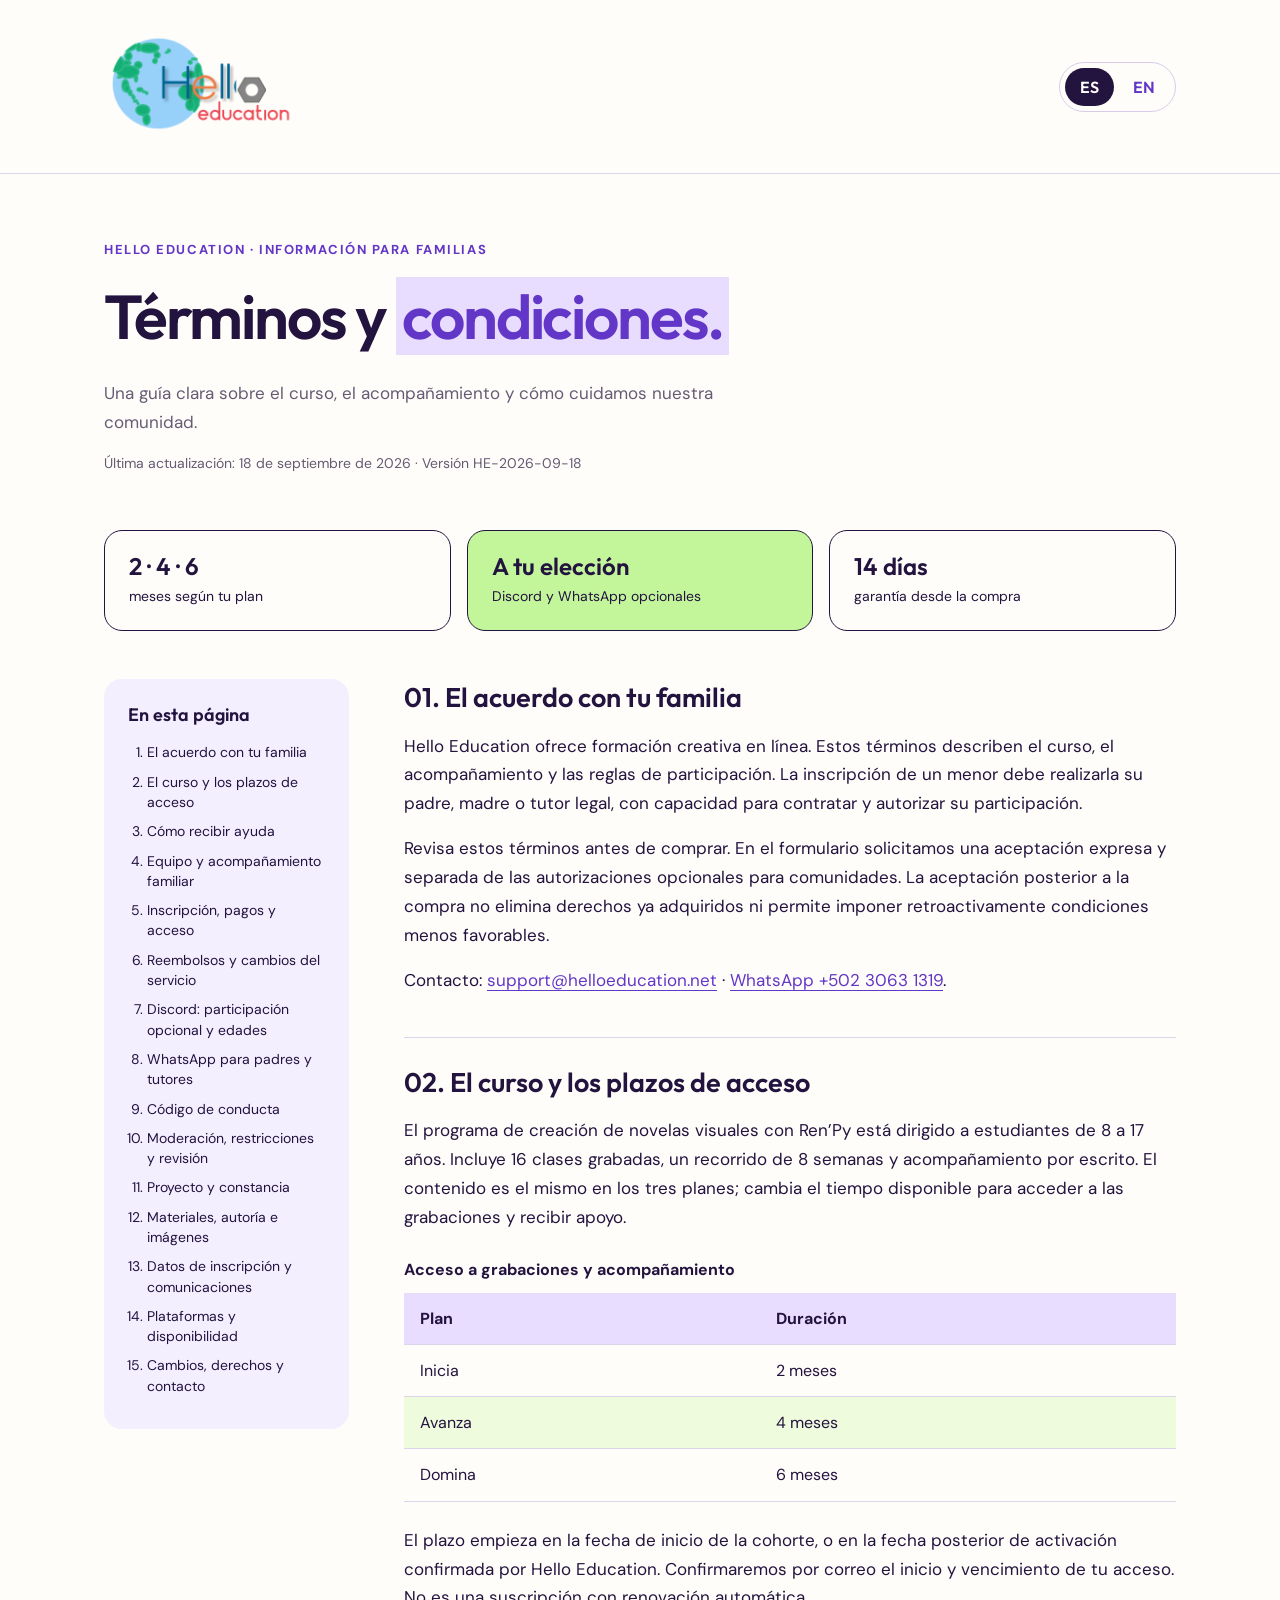
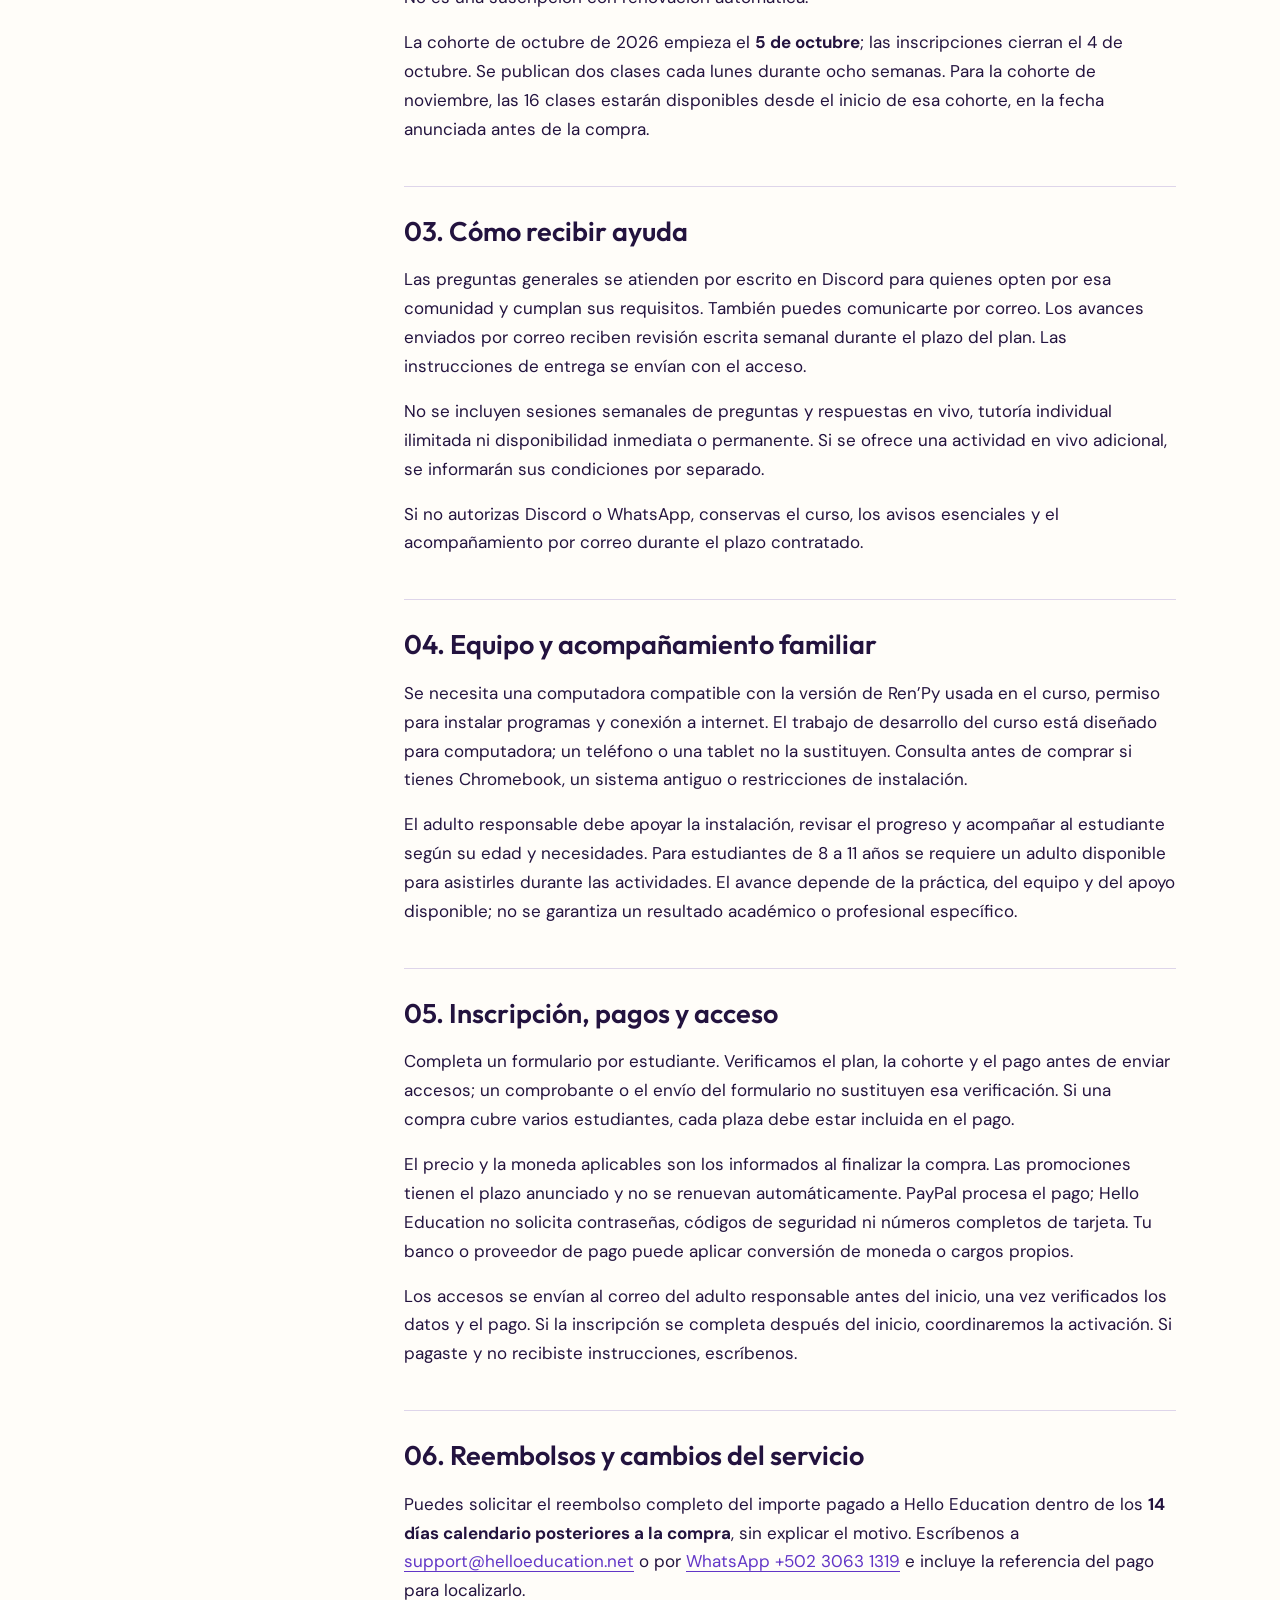
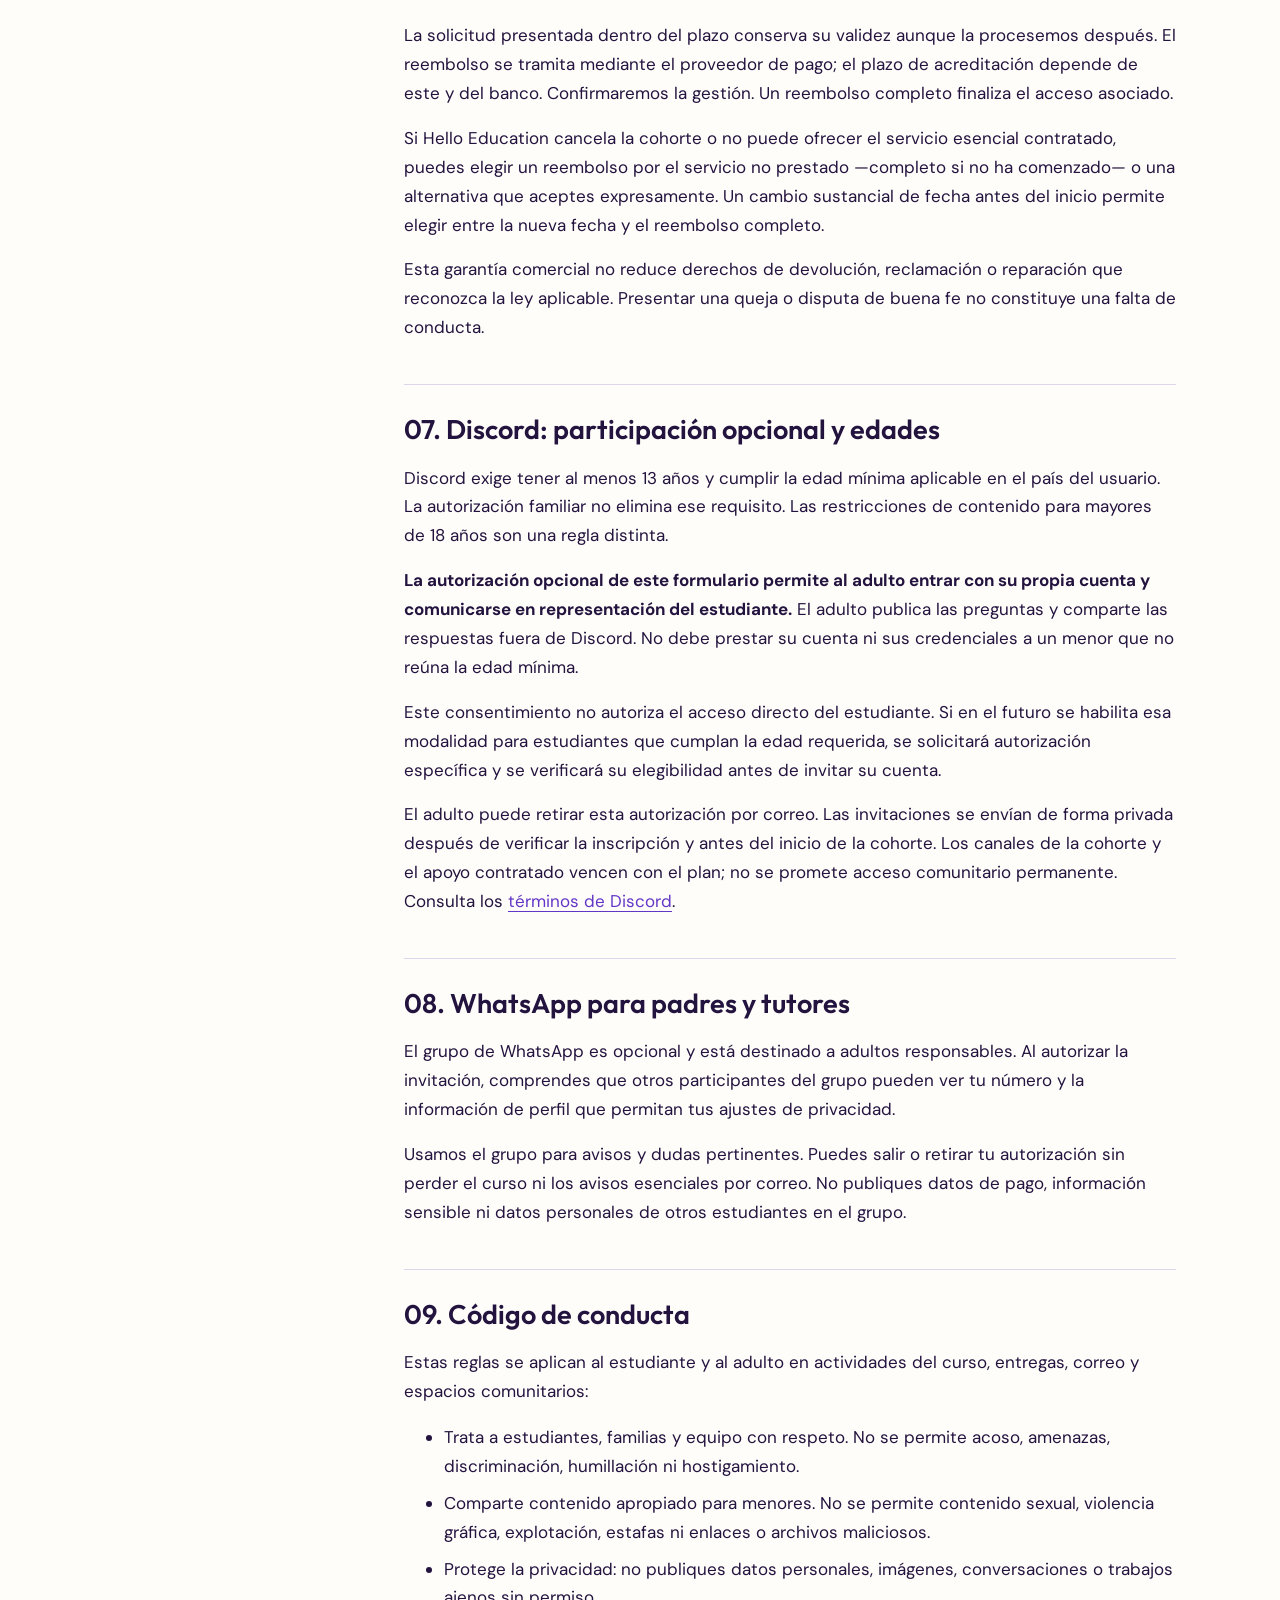
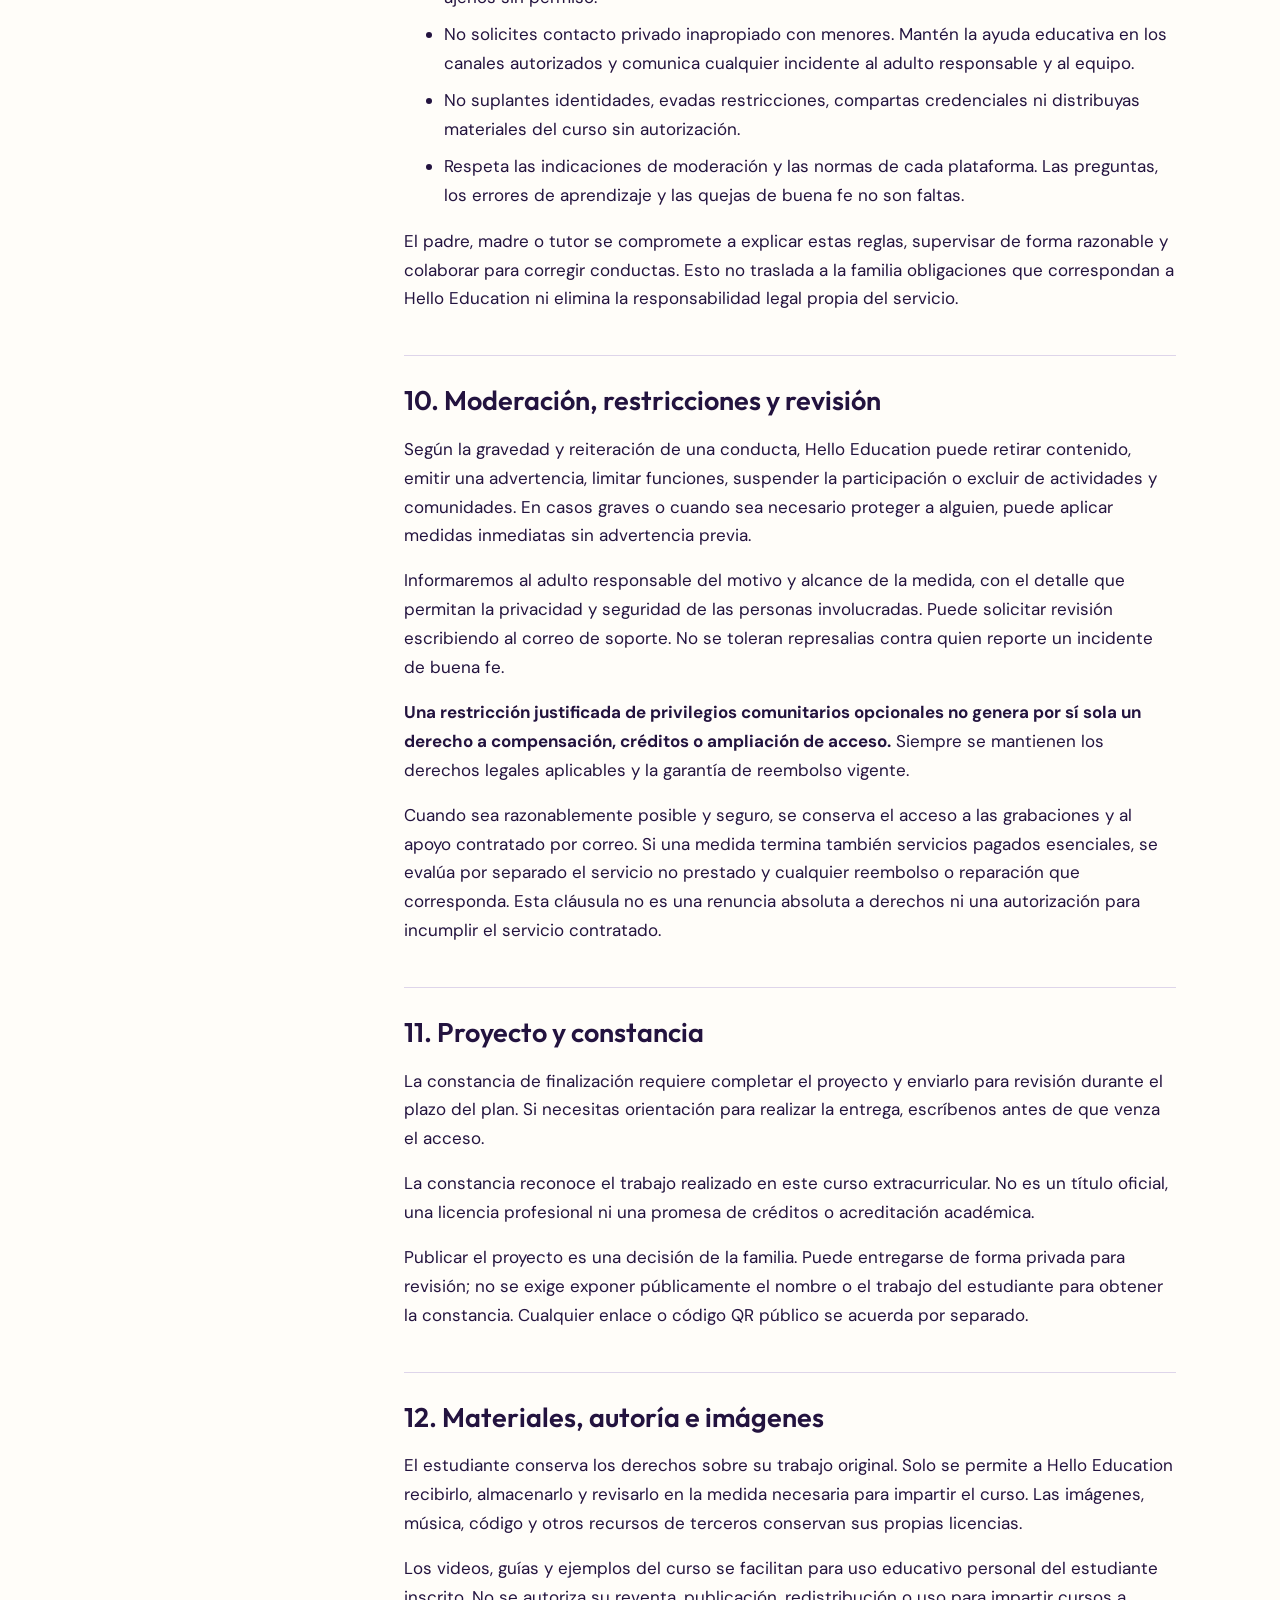
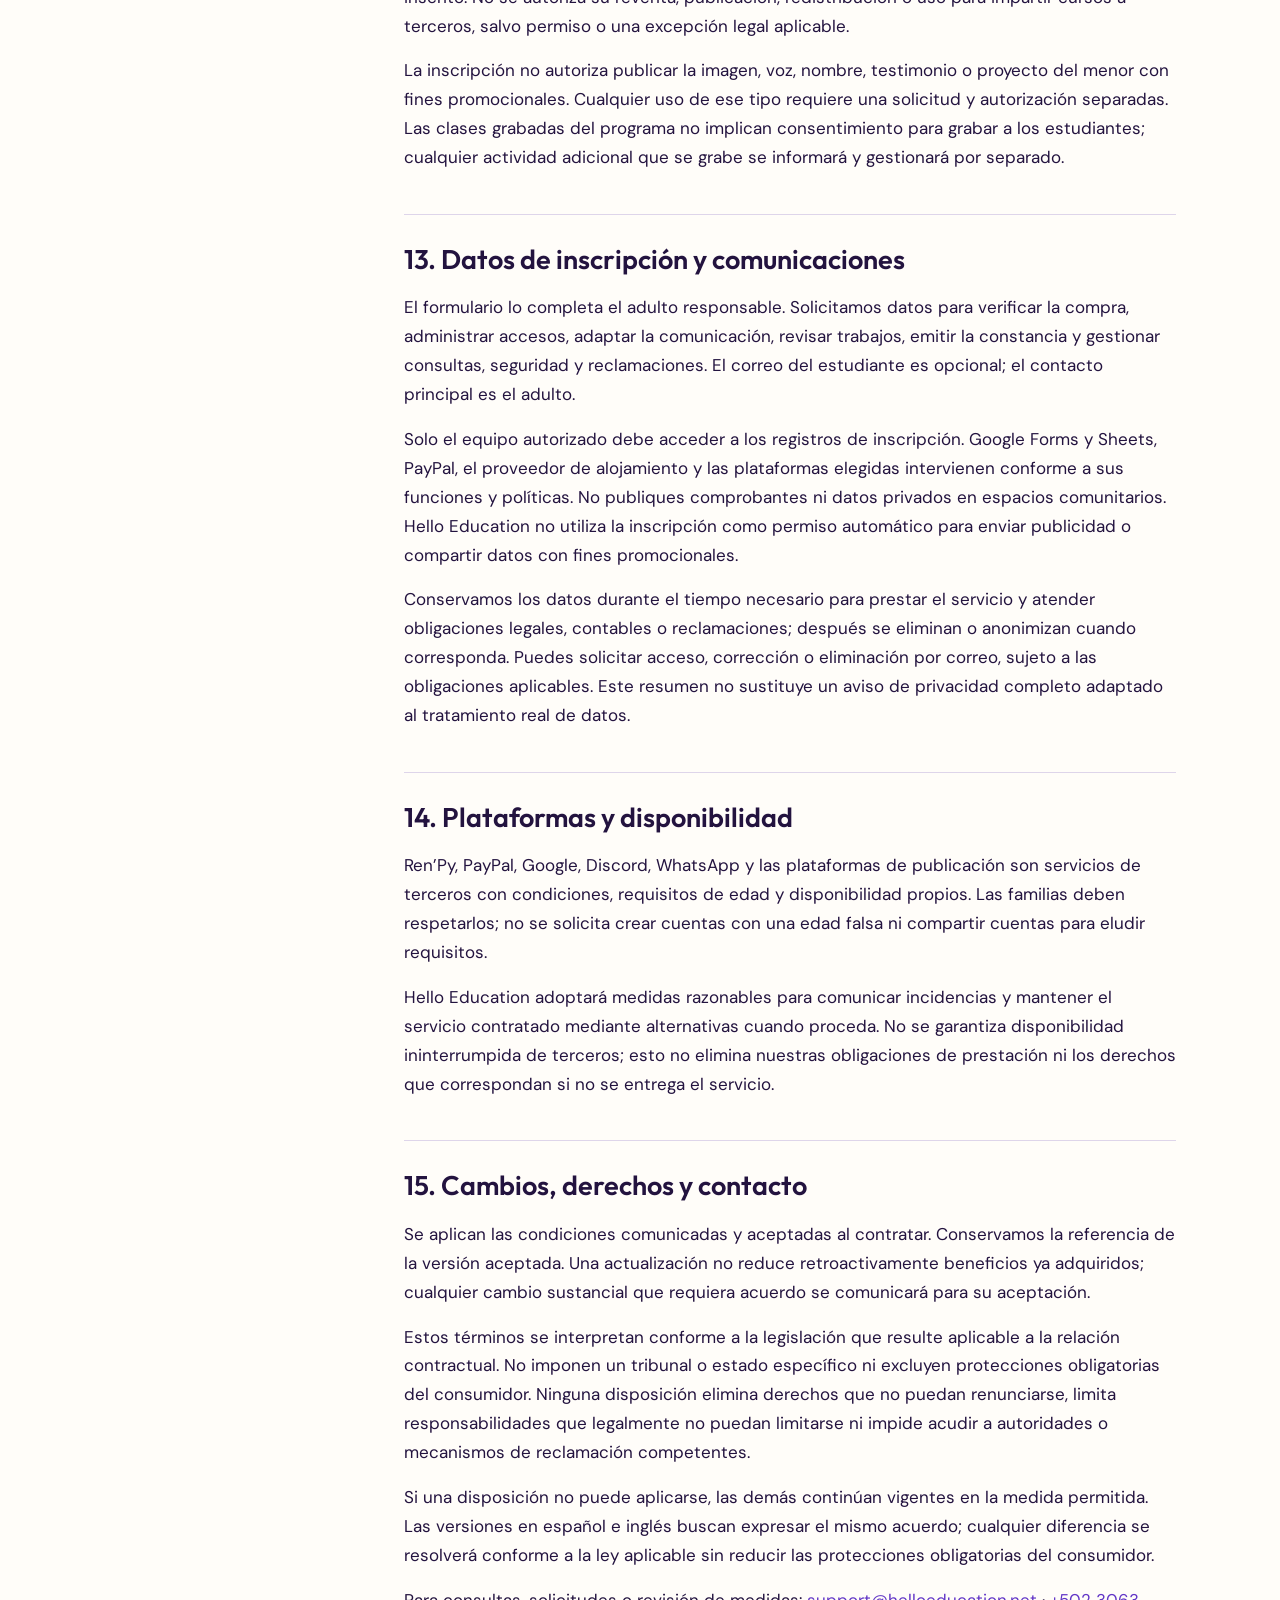
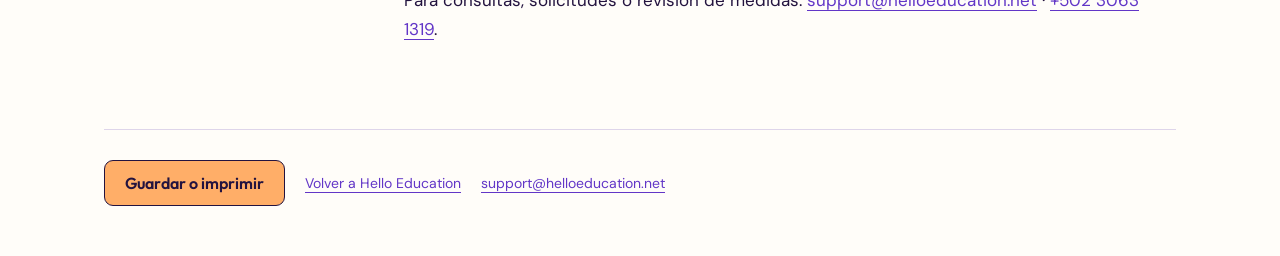
==== terminos.html @ c11031e5 "Add files via upload" ====
<!doctype html><html lang="es"><head><meta charset="utf-8"><meta name="viewport" content="width=device-width,initial-scale=1"><title>Términos y condiciones | Hello Education</title><meta name="description" content="Términos del curso y reglas de comunidad de Hello Education. Course terms and community rules."><meta name="theme-color" content="#6236c7"><link rel="icon" href="terms-assets/world.png"><link rel="stylesheet" href="terms-assets/terms.css"><script src="terms-assets/terms.js" defer></script></head><body><a class="skip" href="#content">Saltar al contenido / Skip to content</a><header><div class="bar"><a href="https://helloeducation.net" aria-label="Hello Education"><img class="logo" src="terms-assets/hello-logo.png" alt="Hello Education"></a><nav class="switch" aria-label="Idioma / Language"><a data-lang="es" href="?lang=es" aria-current="true">ES</a><a data-lang="en" href="?lang=en" aria-current="false">EN</a></nav></div></header><main class="wrap" id="content"><noscript><p>Sin JavaScript, ambas versiones aparecen a continuación. Without JavaScript, both versions appear below.</p></noscript><div data-document="es" lang="es"><div class="hero"><span class="eyebrow">Hello Education · Información para familias</span><h1>Términos y <mark>condiciones.</mark></h1><p class="intro">Una guía clara sobre el curso, el acompañamiento y cómo cuidamos nuestra comunidad.</p><p class="version">Última actualización: 18 de septiembre de 2026 · Versión HE-2026-09-18</p></div><div class="summary"><div><strong>2 · 4 · 6</strong><span>meses según tu plan</span></div><div><strong>A tu elección</strong><span>Discord y WhatsApp opcionales</span></div><div><strong>14 días</strong><span>garantía desde la compra</span></div></div><div class="layout"><nav class="toc" aria-label="Contenido"><h2>En esta página</h2><ol><li><a href="#es-1">El acuerdo con tu familia</a></li><li><a href="#es-2">El curso y los plazos de acceso</a></li><li><a href="#es-3">Cómo recibir ayuda</a></li><li><a href="#es-4">Equipo y acompañamiento familiar</a></li><li><a href="#es-5">Inscripción, pagos y acceso</a></li><li><a href="#es-6">Reembolsos y cambios del servicio</a></li><li><a href="#es-7">Discord: participación opcional y edades</a></li><li><a href="#es-8">WhatsApp para padres y tutores</a></li><li><a href="#es-9">Código de conducta</a></li><li><a href="#es-10">Moderación, restricciones y revisión</a></li><li><a href="#es-11">Proyecto y constancia</a></li><li><a href="#es-12">Materiales, autoría e imágenes</a></li><li><a href="#es-13">Datos de inscripción y comunicaciones</a></li><li><a href="#es-14">Plataformas y disponibilidad</a></li><li><a href="#es-15">Cambios, derechos y contacto</a></li></ol></nav><article><section id="es-1"><h2>01. El acuerdo con tu familia</h2><p>Hello Education ofrece formación creativa en línea. Estos términos describen el curso, el acompañamiento y las reglas de participación. La inscripción de un menor debe realizarla su padre, madre o tutor legal, con capacidad para contratar y autorizar su participación.</p><p>Revisa estos términos antes de comprar. En el formulario solicitamos una aceptación expresa y separada de las autorizaciones opcionales para comunidades. La aceptación posterior a la compra no elimina derechos ya adquiridos ni permite imponer retroactivamente condiciones menos favorables.</p><p>Contacto: <a href="mailto:support@helloeducation.net">support@helloeducation.net</a> · <a href="https://wa.me/50230631319">WhatsApp +502 3063 1319</a>.</p></section><section id="es-2"><h2>02. El curso y los plazos de acceso</h2><p>El programa de creación de novelas visuales con Ren’Py está dirigido a estudiantes de 8 a 17 años. Incluye 16 clases grabadas, un recorrido de 8 semanas y acompañamiento por escrito. El contenido es el mismo en los tres planes; cambia el tiempo disponible para acceder a las grabaciones y recibir apoyo.</p><table><caption>Acceso a grabaciones y acompañamiento</caption><thead><tr><th>Plan</th><th>Duración</th></tr></thead><tbody><tr><td>Inicia</td><td>2 meses</td></tr><tr><td>Avanza</td><td>4 meses</td></tr><tr><td>Domina</td><td>6 meses</td></tr></tbody></table><p>El plazo empieza en la fecha de inicio de la cohorte, o en la fecha posterior de activación confirmada por Hello Education. Confirmaremos por correo el inicio y vencimiento de tu acceso. No es una suscripción con renovación automática.</p><p>La cohorte de octubre de 2026 empieza el <strong>5 de octubre</strong>; las inscripciones cierran el 4 de octubre. Se publican dos clases cada lunes durante ocho semanas. Para la cohorte de noviembre, las 16 clases estarán disponibles desde el inicio de esa cohorte, en la fecha anunciada antes de la compra.</p></section><section id="es-3"><h2>03. Cómo recibir ayuda</h2><p>Las preguntas generales se atienden por escrito en Discord para quienes opten por esa comunidad y cumplan sus requisitos. También puedes comunicarte por correo. Los avances enviados por correo reciben revisión escrita semanal durante el plazo del plan. Las instrucciones de entrega se envían con el acceso.</p><p>No se incluyen sesiones semanales de preguntas y respuestas en vivo, tutoría individual ilimitada ni disponibilidad inmediata o permanente. Si se ofrece una actividad en vivo adicional, se informarán sus condiciones por separado.</p><p>Si no autorizas Discord o WhatsApp, conservas el curso, los avisos esenciales y el acompañamiento por correo durante el plazo contratado.</p></section><section id="es-4"><h2>04. Equipo y acompañamiento familiar</h2><p>Se necesita una computadora compatible con la versión de Ren’Py usada en el curso, permiso para instalar programas y conexión a internet. El trabajo de desarrollo del curso está diseñado para computadora; un teléfono o una tablet no la sustituyen. Consulta antes de comprar si tienes Chromebook, un sistema antiguo o restricciones de instalación.</p><p>El adulto responsable debe apoyar la instalación, revisar el progreso y acompañar al estudiante según su edad y necesidades. Para estudiantes de 8 a 11 años se requiere un adulto disponible para asistirles durante las actividades. El avance depende de la práctica, del equipo y del apoyo disponible; no se garantiza un resultado académico o profesional específico.</p></section><section id="es-5"><h2>05. Inscripción, pagos y acceso</h2><p>Completa un formulario por estudiante. Verificamos el plan, la cohorte y el pago antes de enviar accesos; un comprobante o el envío del formulario no sustituyen esa verificación. Si una compra cubre varios estudiantes, cada plaza debe estar incluida en el pago.</p><p>El precio y la moneda aplicables son los informados al finalizar la compra. Las promociones tienen el plazo anunciado y no se renuevan automáticamente. PayPal procesa el pago; Hello Education no solicita contraseñas, códigos de seguridad ni números completos de tarjeta. Tu banco o proveedor de pago puede aplicar conversión de moneda o cargos propios.</p><p>Los accesos se envían al correo del adulto responsable antes del inicio, una vez verificados los datos y el pago. Si la inscripción se completa después del inicio, coordinaremos la activación. Si pagaste y no recibiste instrucciones, escríbenos.</p></section><section id="es-6"><h2>06. Reembolsos y cambios del servicio</h2><p>Puedes solicitar el reembolso completo del importe pagado a Hello Education dentro de los <strong>14 días calendario posteriores a la compra</strong>, sin explicar el motivo. Escríbenos a <a href="mailto:support@helloeducation.net">support@helloeducation.net</a> o por <a href="https://wa.me/50230631319">WhatsApp +502 3063 1319</a> e incluye la referencia del pago para localizarlo.</p><p>La solicitud presentada dentro del plazo conserva su validez aunque la procesemos después. El reembolso se tramita mediante el proveedor de pago; el plazo de acreditación depende de este y del banco. Confirmaremos la gestión. Un reembolso completo finaliza el acceso asociado.</p><p>Si Hello Education cancela la cohorte o no puede ofrecer el servicio esencial contratado, puedes elegir un reembolso por el servicio no prestado —completo si no ha comenzado— o una alternativa que aceptes expresamente. Un cambio sustancial de fecha antes del inicio permite elegir entre la nueva fecha y el reembolso completo.</p><p>Esta garantía comercial no reduce derechos de devolución, reclamación o reparación que reconozca la ley aplicable. Presentar una queja o disputa de buena fe no constituye una falta de conducta.</p></section><section id="es-7"><h2>07. Discord: participación opcional y edades</h2><p>Discord exige tener al menos 13 años y cumplir la edad mínima aplicable en el país del usuario. La autorización familiar no elimina ese requisito. Las restricciones de contenido para mayores de 18 años son una regla distinta.</p><p><strong>La autorización opcional de este formulario permite al adulto entrar con su propia cuenta y comunicarse en representación del estudiante.</strong> El adulto publica las preguntas y comparte las respuestas fuera de Discord. No debe prestar su cuenta ni sus credenciales a un menor que no reúna la edad mínima.</p><p>Este consentimiento no autoriza el acceso directo del estudiante. Si en el futuro se habilita esa modalidad para estudiantes que cumplan la edad requerida, se solicitará autorización específica y se verificará su elegibilidad antes de invitar su cuenta.</p><p>El adulto puede retirar esta autorización por correo. Las invitaciones se envían de forma privada después de verificar la inscripción y antes del inicio de la cohorte. Los canales de la cohorte y el apoyo contratado vencen con el plan; no se promete acceso comunitario permanente. Consulta los <a href="https://discord.com/terms" target="_blank" rel="noopener noreferrer">términos de Discord</a>.</p></section><section id="es-8"><h2>08. WhatsApp para padres y tutores</h2><p>El grupo de WhatsApp es opcional y está destinado a adultos responsables. Al autorizar la invitación, comprendes que otros participantes del grupo pueden ver tu número y la información de perfil que permitan tus ajustes de privacidad.</p><p>Usamos el grupo para avisos y dudas pertinentes. Puedes salir o retirar tu autorización sin perder el curso ni los avisos esenciales por correo. No publiques datos de pago, información sensible ni datos personales de otros estudiantes en el grupo.</p></section><section id="es-9"><h2>09. Código de conducta</h2><p>Estas reglas se aplican al estudiante y al adulto en actividades del curso, entregas, correo y espacios comunitarios:</p><ul><li>Trata a estudiantes, familias y equipo con respeto. No se permite acoso, amenazas, discriminación, humillación ni hostigamiento.</li><li>Comparte contenido apropiado para menores. No se permite contenido sexual, violencia gráfica, explotación, estafas ni enlaces o archivos maliciosos.</li><li>Protege la privacidad: no publiques datos personales, imágenes, conversaciones o trabajos ajenos sin permiso.</li><li>No solicites contacto privado inapropiado con menores. Mantén la ayuda educativa en los canales autorizados y comunica cualquier incidente al adulto responsable y al equipo.</li><li>No suplantes identidades, evadas restricciones, compartas credenciales ni distribuyas materiales del curso sin autorización.</li><li>Respeta las indicaciones de moderación y las normas de cada plataforma. Las preguntas, los errores de aprendizaje y las quejas de buena fe no son faltas.</li></ul><p>El padre, madre o tutor se compromete a explicar estas reglas, supervisar de forma razonable y colaborar para corregir conductas. Esto no traslada a la familia obligaciones que correspondan a Hello Education ni elimina la responsabilidad legal propia del servicio.</p></section><section id="es-10"><h2>10. Moderación, restricciones y revisión</h2><p>Según la gravedad y reiteración de una conducta, Hello Education puede retirar contenido, emitir una advertencia, limitar funciones, suspender la participación o excluir de actividades y comunidades. En casos graves o cuando sea necesario proteger a alguien, puede aplicar medidas inmediatas sin advertencia previa.</p><p>Informaremos al adulto responsable del motivo y alcance de la medida, con el detalle que permitan la privacidad y seguridad de las personas involucradas. Puede solicitar revisión escribiendo al correo de soporte. No se toleran represalias contra quien reporte un incidente de buena fe.</p><p><strong>Una restricción justificada de privilegios comunitarios opcionales no genera por sí sola un derecho a compensación, créditos o ampliación de acceso.</strong> Siempre se mantienen los derechos legales aplicables y la garantía de reembolso vigente.</p><p>Cuando sea razonablemente posible y seguro, se conserva el acceso a las grabaciones y al apoyo contratado por correo. Si una medida termina también servicios pagados esenciales, se evalúa por separado el servicio no prestado y cualquier reembolso o reparación que corresponda. Esta cláusula no es una renuncia absoluta a derechos ni una autorización para incumplir el servicio contratado.</p></section><section id="es-11"><h2>11. Proyecto y constancia</h2><p>La constancia de finalización requiere completar el proyecto y enviarlo para revisión durante el plazo del plan. Si necesitas orientación para realizar la entrega, escríbenos antes de que venza el acceso.</p><p>La constancia reconoce el trabajo realizado en este curso extracurricular. No es un título oficial, una licencia profesional ni una promesa de créditos o acreditación académica.</p><p>Publicar el proyecto es una decisión de la familia. Puede entregarse de forma privada para revisión; no se exige exponer públicamente el nombre o el trabajo del estudiante para obtener la constancia. Cualquier enlace o código QR público se acuerda por separado.</p></section><section id="es-12"><h2>12. Materiales, autoría e imágenes</h2><p>El estudiante conserva los derechos sobre su trabajo original. Solo se permite a Hello Education recibirlo, almacenarlo y revisarlo en la medida necesaria para impartir el curso. Las imágenes, música, código y otros recursos de terceros conservan sus propias licencias.</p><p>Los videos, guías y ejemplos del curso se facilitan para uso educativo personal del estudiante inscrito. No se autoriza su reventa, publicación, redistribución o uso para impartir cursos a terceros, salvo permiso o una excepción legal aplicable.</p><p>La inscripción no autoriza publicar la imagen, voz, nombre, testimonio o proyecto del menor con fines promocionales. Cualquier uso de ese tipo requiere una solicitud y autorización separadas. Las clases grabadas del programa no implican consentimiento para grabar a los estudiantes; cualquier actividad adicional que se grabe se informará y gestionará por separado.</p></section><section id="es-13"><h2>13. Datos de inscripción y comunicaciones</h2><p>El formulario lo completa el adulto responsable. Solicitamos datos para verificar la compra, administrar accesos, adaptar la comunicación, revisar trabajos, emitir la constancia y gestionar consultas, seguridad y reclamaciones. El correo del estudiante es opcional; el contacto principal es el adulto.</p><p>Solo el equipo autorizado debe acceder a los registros de inscripción. Google Forms y Sheets, PayPal, el proveedor de alojamiento y las plataformas elegidas intervienen conforme a sus funciones y políticas. No publiques comprobantes ni datos privados en espacios comunitarios. Hello Education no utiliza la inscripción como permiso automático para enviar publicidad o compartir datos con fines promocionales.</p><p>Conservamos los datos durante el tiempo necesario para prestar el servicio y atender obligaciones legales, contables o reclamaciones; después se eliminan o anonimizan cuando corresponda. Puedes solicitar acceso, corrección o eliminación por correo, sujeto a las obligaciones aplicables. Este resumen no sustituye un aviso de privacidad completo adaptado al tratamiento real de datos.</p></section><section id="es-14"><h2>14. Plataformas y disponibilidad</h2><p>Ren’Py, PayPal, Google, Discord, WhatsApp y las plataformas de publicación son servicios de terceros con condiciones, requisitos de edad y disponibilidad propios. Las familias deben respetarlos; no se solicita crear cuentas con una edad falsa ni compartir cuentas para eludir requisitos.</p><p>Hello Education adoptará medidas razonables para comunicar incidencias y mantener el servicio contratado mediante alternativas cuando proceda. No se garantiza disponibilidad ininterrumpida de terceros; esto no elimina nuestras obligaciones de prestación ni los derechos que correspondan si no se entrega el servicio.</p></section><section id="es-15"><h2>15. Cambios, derechos y contacto</h2><p>Se aplican las condiciones comunicadas y aceptadas al contratar. Conservamos la referencia de la versión aceptada. Una actualización no reduce retroactivamente beneficios ya adquiridos; cualquier cambio sustancial que requiera acuerdo se comunicará para su aceptación.</p><p>Estos términos se interpretan conforme a la legislación que resulte aplicable a la relación contractual. No imponen un tribunal o estado específico ni excluyen protecciones obligatorias del consumidor. Ninguna disposición elimina derechos que no puedan renunciarse, limita responsabilidades que legalmente no puedan limitarse ni impide acudir a autoridades o mecanismos de reclamación competentes.</p><p>Si una disposición no puede aplicarse, las demás continúan vigentes en la medida permitida. Las versiones en español e inglés buscan expresar el mismo acuerdo; cualquier diferencia se resolverá conforme a la ley aplicable sin reducir las protecciones obligatorias del consumidor.</p><p>Para consultas, solicitudes o revisión de medidas: <a href="mailto:support@helloeducation.net">support@helloeducation.net</a> · <a href="https://wa.me/50230631319">+502 3063 1319</a>.</p></section></article></div><footer><div class="actions"><button class="print" type="button" data-print>Guardar o imprimir</button><a href="https://helloeducation.net">Volver a Hello Education</a><a href="mailto:support@helloeducation.net">support@helloeducation.net</a></div></footer></div><div data-document="en" lang="en"><div class="hero"><span class="eyebrow">Hello Education · Information for families</span><h1>Terms &amp; <mark>conditions.</mark></h1><p class="intro">Clear information about the course, support and how we care for our community.</p><p class="version">Last updated: September 18, 2026 · Version HE-2026-09-18</p></div><div class="summary"><div><strong>2 · 4 · 6</strong><span>months depending on your plan</span></div><div><strong>Your choice</strong><span>Optional Discord and WhatsApp</span></div><div><strong>14 days</strong><span>refund guarantee from purchase</span></div></div><div class="layout"><nav class="toc" aria-label="Contents"><h2>On this page</h2><ol><li><a href="#en-1">Our agreement with your family</a></li><li><a href="#en-2">The course and access periods</a></li><li><a href="#en-3">How support works</a></li><li><a href="#en-4">Equipment and family support</a></li><li><a href="#en-5">Enrollment, payment and access</a></li><li><a href="#en-6">Refunds and service changes</a></li><li><a href="#en-7">Discord: optional participation and age</a></li><li><a href="#en-8">WhatsApp for parents and guardians</a></li><li><a href="#en-9">Code of conduct</a></li><li><a href="#en-10">Moderation, restrictions and review</a></li><li><a href="#en-11">Project and certificate</a></li><li><a href="#en-12">Materials, ownership and images</a></li><li><a href="#en-13">Enrollment data and communications</a></li><li><a href="#en-14">Platforms and availability</a></li><li><a href="#en-15">Updates, rights and contact</a></li></ol></nav><article><section id="en-1"><h2>01. Our agreement with your family</h2><p>Hello Education provides online creative education. These terms explain the course, support and participation rules. A minor must be enrolled by a parent or legal guardian with authority to enter into the agreement and authorize participation.</p><p>Read these terms before purchasing. The enrollment form asks for explicit acceptance separately from optional community permissions. Acceptance after payment does not remove existing rights or allow less favorable conditions to be imposed retroactively.</p><p>Contact: <a href="mailto:support@helloeducation.net">support@helloeducation.net</a> · <a href="https://wa.me/50230631319">WhatsApp +502 3063 1319</a>.</p></section><section id="en-2"><h2>02. The course and access periods</h2><p>The Ren’Py visual novel program is for students ages 8–17. It includes 16 recorded lessons, an eight-week learning path and written support. All three plans contain the same course; the time available to use recordings and receive support differs.</p><table><caption>Recording access and support</caption><thead><tr><th>Plan</th><th>Duration</th></tr></thead><tbody><tr><td>Inicia</td><td>2 months</td></tr><tr><td>Avanza</td><td>4 months</td></tr><tr><td>Domina</td><td>6 months</td></tr></tbody></table><p>The access period begins on the cohort start date, or a later activation date confirmed by Hello Education. We will confirm your access start and expiry by email. This is not an automatically renewing subscription.</p><p>The October 2026 cohort starts on <strong>October 5</strong>; enrollment closes October 4. Two lessons are released each Monday for eight weeks. For the November cohort, all 16 lessons will be available from that cohort’s start, on the date advertised before purchase.</p></section><section id="en-3"><h2>03. How support works</h2><p>General questions are answered in writing on Discord for those who choose that community and meet its requirements. You may also contact us by email. Progress submitted by email receives weekly written review during your plan’s access period. Submission instructions accompany course access.</p><p>Weekly live Q&amp;A sessions, unlimited individual tutoring and immediate or around-the-clock availability are not included. Any additional live activity will have separately communicated conditions.</p><p>If you decline Discord or WhatsApp, you retain the course, essential updates and email support throughout the purchased access period.</p></section><section id="en-4"><h2>04. Equipment and family support</h2><p>The student needs a computer compatible with the Ren’Py version used in the course, permission to install software and an internet connection. Course development activities are designed for a computer; a phone or tablet is not a substitute. Contact us before purchasing if you use a Chromebook, older operating system or restricted device.</p><p>The responsible adult must assist with setup, review progress and provide support appropriate to the student’s age and needs. Students ages 8–11 need an adult available to help during activities. Progress depends on practice, equipment and available support; no specific academic or professional outcome is guaranteed.</p></section><section id="en-5"><h2>05. Enrollment, payment and access</h2><p>Submit one form per student. We verify the plan, cohort and payment before issuing access; a receipt or form submission does not replace verification. If one purchase covers multiple students, the payment must include each seat.</p><p>The applicable price and currency are those disclosed at checkout. Promotions expire as advertised and do not renew automatically. PayPal processes payment; Hello Education does not request passwords, security codes or full card numbers. Your bank or payment provider may apply currency conversion or its own charges.</p><p>Access instructions are emailed to the responsible adult before the start, once details and payment have been verified. If enrollment is completed after the start, we will coordinate activation. Contact us if you paid but have not received instructions.</p></section><section id="en-6"><h2>06. Refunds and service changes</h2><p>You may request a full refund of the amount paid to Hello Education within <strong>14 calendar days after purchase</strong>, without giving a reason. Contact <a href="mailto:support@helloeducation.net">support@helloeducation.net</a> or <a href="https://wa.me/50230631319">WhatsApp +502 3063 1319</a>, including your payment reference so we can locate it.</p><p>A request submitted within the deadline remains valid if processed later. Refunds are processed through the payment provider; the time to receive funds depends on that provider and your bank. We will confirm processing. A full refund ends the associated access.</p><p>If Hello Education cancels a cohort or cannot deliver the essential purchased service, you may choose a refund for the undelivered service—full if it has not started—or an alternative you explicitly accept. A substantial start-date change before the course begins lets you choose the new date or a full refund.</p><p>This commercial guarantee does not reduce refund, complaint or remedy rights under applicable law. Making a good-faith complaint or payment dispute is not misconduct.</p></section><section id="en-7"><h2>07. Discord: optional participation and age</h2><p>Discord requires users to be at least 13 and meet their country’s applicable minimum age. Parental permission does not remove that requirement. Restrictions on content for adults aged 18 and over are a separate rule.</p><p><strong>The optional permission in this form allows the adult to join using their own account and communicate on the student’s behalf.</strong> The adult posts questions and shares the answers outside Discord. They must not lend their account or credentials to a child who does not meet the minimum age.</p><p>This consent does not authorize direct student access. If that option is offered in the future to age-eligible students, specific permission and eligibility verification will be required before inviting their account.</p><p>The adult may withdraw this permission by email. Invitations are sent privately after enrollment verification and before the cohort begins. Cohort channels and purchased support expire with the plan; permanent community access is not promised. See <a href="https://discord.com/terms" target="_blank" rel="noopener noreferrer">Discord’s terms</a>.</p></section><section id="en-8"><h2>08. WhatsApp for parents and guardians</h2><p>The WhatsApp group is optional and intended for responsible adults. By requesting an invitation, you understand that other group participants may see your phone number and profile information permitted by your privacy settings.</p><p>The group is for relevant updates and questions. You may leave or withdraw permission without losing the course or essential email updates. Do not post payment details, sensitive information or other students’ personal information in the group.</p></section><section id="en-9"><h2>09. Code of conduct</h2><p>These rules apply to students and adults in course activities, submissions, email and community spaces:</p><ul><li>Treat students, families and staff respectfully. Harassment, threats, discrimination, humiliation and bullying are prohibited.</li><li>Share content suitable for minors. Sexual content, graphic violence, exploitation, scams and malicious links or files are prohibited.</li><li>Protect privacy: do not share another person’s personal information, images, conversations or work without permission.</li><li>Do not seek inappropriate private contact with minors. Keep educational support in authorized channels and report incidents to the responsible adult and staff.</li><li>Do not impersonate others, evade restrictions, share credentials or distribute course materials without authorization.</li><li>Follow moderation instructions and platform rules. Questions, learning mistakes and good-faith complaints are not misconduct.</li></ul><p>The parent or guardian agrees to explain these rules, provide reasonable supervision and help address behavior concerns. This does not transfer Hello Education’s own duties to the family or remove the service’s own legal responsibility.</p></section><section id="en-10"><h2>10. Moderation, restrictions and review</h2><p>Depending on severity and repeated behavior, Hello Education may remove content, warn, restrict features, suspend participation or exclude someone from activities and communities. Serious incidents or protecting someone’s safety may require immediate action without a prior warning.</p><p>We will tell the responsible adult the reason and scope of the measure, with detail limited where needed to protect the privacy and safety of those involved. They may request review by emailing support. Retaliation against a person who reports a concern in good faith is prohibited.</p><p><strong>A justified restriction of optional community privileges does not by itself create an entitlement to compensation, credits or extended access.</strong> Applicable legal rights and the current refund guarantee remain in effect.</p><p>Where reasonably possible and safe, recordings and purchased email support remain available. If a measure also ends essential paid services, undelivered services and any applicable refund or remedy are assessed separately. This clause is not a blanket waiver of rights or permission to withhold the contracted service.</p></section><section id="en-11"><h2>11. Project and certificate</h2><p>A completion certificate requires completing and submitting the project for review during the plan’s access period. Contact us before access expires if you need submission guidance.</p><p>The certificate recognizes work completed in this extracurricular course. It is not an official qualification, professional license or promise of academic credit or accreditation.</p><p>Publicly publishing the project is the family’s choice. A private submission may be reviewed; publicly exposing the student’s name or work is not required to receive the certificate. Any public link or QR code is agreed separately.</p></section><section id="en-12"><h2>12. Materials, ownership and images</h2><p>The student retains rights to their original work. Hello Education is permitted to receive, store and review it only as needed to deliver the course. Third-party images, music, code and other resources remain subject to their own licenses.</p><p>Course videos, guides and examples are provided for the enrolled student’s personal educational use. Resale, publication, redistribution or use to teach third parties is not authorized, except with permission or under an applicable legal exception.</p><p>Enrollment does not authorize promotional use of a minor’s image, voice, name, testimonial or project. Such use requires a separate request and permission. Recorded course lessons do not imply consent to record students; any additional recorded activity will be separately explained and addressed.</p></section><section id="en-13"><h2>13. Enrollment data and communications</h2><p>The responsible adult completes the form. We request information to verify payment, administer access, adapt communications, review work, issue the certificate and handle support, safety and complaints. The student’s email is optional; the adult is the primary contact.</p><p>Only authorized staff should access enrollment records. Google Forms and Sheets, PayPal, the hosting provider and chosen platforms are involved according to their roles and policies. Do not post receipts or private information in community spaces. Hello Education does not treat enrollment as automatic permission for advertising or promotional data sharing.</p><p>Data is retained as needed to deliver the service and meet legal, accounting or dispute-related obligations, then deleted or anonymized as appropriate. You may request access, correction or deletion by email, subject to applicable obligations. This summary does not replace a complete privacy notice reflecting actual data practices.</p></section><section id="en-14"><h2>14. Platforms and availability</h2><p>Ren’Py, PayPal, Google, Discord, WhatsApp and publishing platforms are third-party services with their own terms, age requirements and availability. Families must comply; we do not ask anyone to enter a false age or share accounts to bypass requirements.</p><p>Hello Education will take reasonable steps to communicate incidents and maintain the contracted service through alternatives where appropriate. Uninterrupted third-party availability is not guaranteed; this does not remove our delivery obligations or rights arising if the service is not provided.</p></section><section id="en-15"><h2>15. Updates, rights and contact</h2><p>The terms disclosed and accepted when purchasing apply. We retain a reference to the accepted version. Updates do not retroactively reduce acquired benefits; substantial changes requiring agreement will be communicated for acceptance.</p><p>These terms are interpreted under the law applicable to the contractual relationship. They do not impose a particular state or exclusive court or exclude mandatory consumer protections. No provision removes nonwaivable rights, limits liability that cannot legally be limited or prevents access to competent authorities or complaint mechanisms.</p><p>If a provision cannot be applied, the others remain effective to the extent permitted. Spanish and English versions aim to express the same agreement; any difference will be resolved under applicable law without reducing mandatory consumer protections.</p><p>For questions, requests or review of moderation measures: <a href="mailto:support@helloeducation.net">support@helloeducation.net</a> · <a href="https://wa.me/50230631319">+502 3063 1319</a>.</p></section></article></div><footer><div class="actions"><button class="print" type="button" data-print>Save or print</button><a href="https://helloeducation.net">Back to Hello Education</a><a href="mailto:support@helloeducation.net">support@helloeducation.net</a></div></footer></div></main></body></html>
---- terms-assets/terms.css ----
@font-face{font-family:Outfit;src:url('Outfit-600.ttf') format('truetype');font-weight:600;font-display:swap}@font-face{font-family:DM;src:url('DMSans-400.ttf') format('truetype');font-weight:400;font-display:swap}@font-face{font-family:DM;src:url('DMSans-700.ttf') format('truetype');font-weight:700;font-display:swap}:root{--paper:#fffdf9;--ink:#23133f;--purple:#6236c7;--mint:#c3f59b;--orange:#ffae68;--highlight:#e9ddff;--muted:#655b74}*{box-sizing:border-box}html{scroll-behavior:smooth;scroll-padding-top:120px}body{margin:0;background:var(--paper);color:var(--ink);font:17px/1.7 DM,Arial,sans-serif}a{color:var(--purple);text-underline-offset:4px}a:focus-visible,button:focus-visible{outline:3px solid var(--purple);outline-offset:5px}header{border-bottom:1px solid #ded5ea;background:var(--paper)}.bar{max-width:1120px;margin:auto;display:flex;justify-content:space-between;align-items:center;padding:28px 24px;gap:24px}.logo{width:200px;height:auto;display:block}.switch{display:flex;gap:4px;border:1px solid #d9cce9;border-radius:50px;padding:5px}.switch a{font:600 16px Outfit,sans-serif;padding:9px 15px;border-radius:40px;text-decoration:none}.switch a[aria-current=true]{background:var(--ink);color:white}.wrap{max-width:1120px;margin:auto;padding:0 24px}.hero{padding:60px 0 38px;max-width:850px}.eyebrow{font-size:13px;font-weight:700;letter-spacing:.12em;text-transform:uppercase;color:var(--purple)}h1,h2,h3{font-family:Outfit,sans-serif;font-weight:600;line-height:1.35}h1{font-size:clamp(36px,6vw,62px);letter-spacing:-.035em;margin:12px 0 20px}mark{background:var(--highlight);color:var(--purple);padding:0 .1em}.intro{max-width:690px;color:var(--muted)}.version{font-size:14px;color:var(--muted)}.summary{display:grid;grid-template-columns:repeat(3,1fr);gap:16px;margin:0 0 48px}.summary div{border:1px solid var(--ink);border-radius:18px;padding:20px 24px}.summary div:nth-child(2){background:var(--mint)}.summary strong{display:block;font:600 24px Outfit,sans-serif}.summary span{font-size:14px}.layout{display:grid;grid-template-columns:245px minmax(0,1fr);gap:55px;align-items:start}.toc{position:sticky;top:24px;font-size:14px;line-height:1.45;padding:24px;background:#f4efff;border-radius:18px}.toc h2{font-size:18px;margin-top:0}.toc ol{padding-left:19px;margin-bottom:0}.toc li{margin:9px 0}.toc a{text-decoration:none;color:var(--ink)}article section{border-top:1px solid #ded5ea;padding:26px 0;scroll-margin-top:30px}article section:first-child{border:0;padding-top:0}article h2{font-size:27px;margin:0 0 16px}p{margin:0 0 16px}li{margin-bottom:8px}table{width:100%;border-collapse:collapse;margin:24px 0;font-size:16px}caption{text-align:left;font-weight:700;margin-bottom:10px}th,td{text-align:left;padding:12px 16px;border-bottom:1px solid #ded5ea}thead{background:var(--highlight)}tbody tr:nth-child(2){background:#effbdd}footer{border-top:1px solid #ded5ea;margin-top:44px;padding:30px 0 50px;color:var(--muted);font-size:14px}.actions{display:flex;gap:20px;flex-wrap:wrap;align-items:center}.print{font:600 16px Outfit,sans-serif;background:var(--orange);color:var(--ink);border:1px solid var(--ink);border-radius:9px;padding:12px 20px;cursor:pointer}.skip{position:absolute;left:10px;top:-70px;background:white;padding:10px;z-index:10}.skip:focus{top:10px}[hidden]{display:none!important}@media(max-width:760px){.bar{padding:22px 20px}.logo{width:165px}.wrap{padding:0 20px}.hero{padding-top:36px}.summary{grid-template-columns:1fr;gap:10px;margin-bottom:30px}.summary div{padding:14px 18px}.summary strong{font-size:21px}.layout{grid-template-columns:1fr;gap:30px}.toc{position:static}.toc ol{columns:2;column-gap:25px}.toc li{break-inside:avoid}article h2{font-size:24px}}@media(max-width:400px){.toc ol{columns:1}.bar{gap:12px}.logo{width:160px}.switch a{padding:8px 10px}}@media(prefers-reduced-motion:reduce){html{scroll-behavior:auto}}@media print{header,.toc,.actions,.skip{display:none!important}.layout{display:block}.hero{padding-top:0}body{font-size:11pt;background:white}.wrap{max-width:none;padding:0}.summary{margin-bottom:20px}article section{break-inside:auto}h2{break-after:avoid}footer{padding:15px 0}a{color:inherit}}
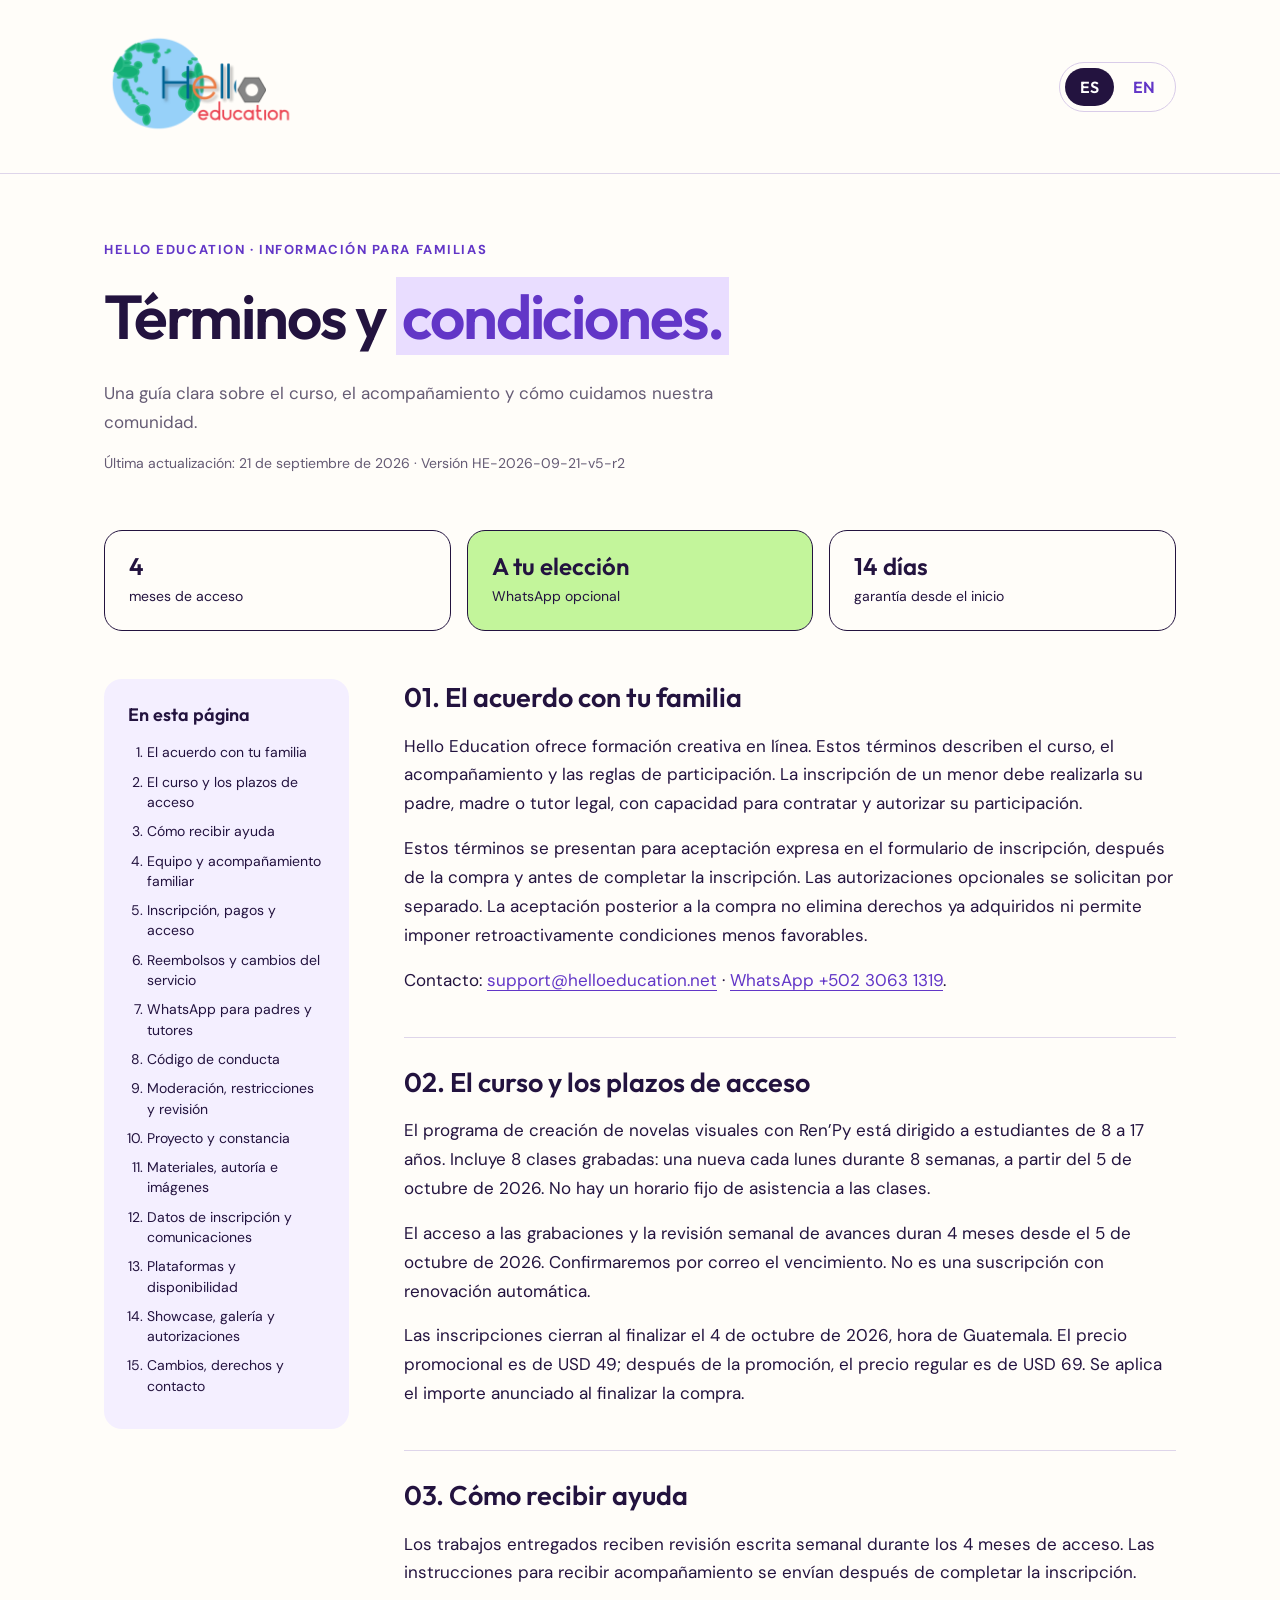
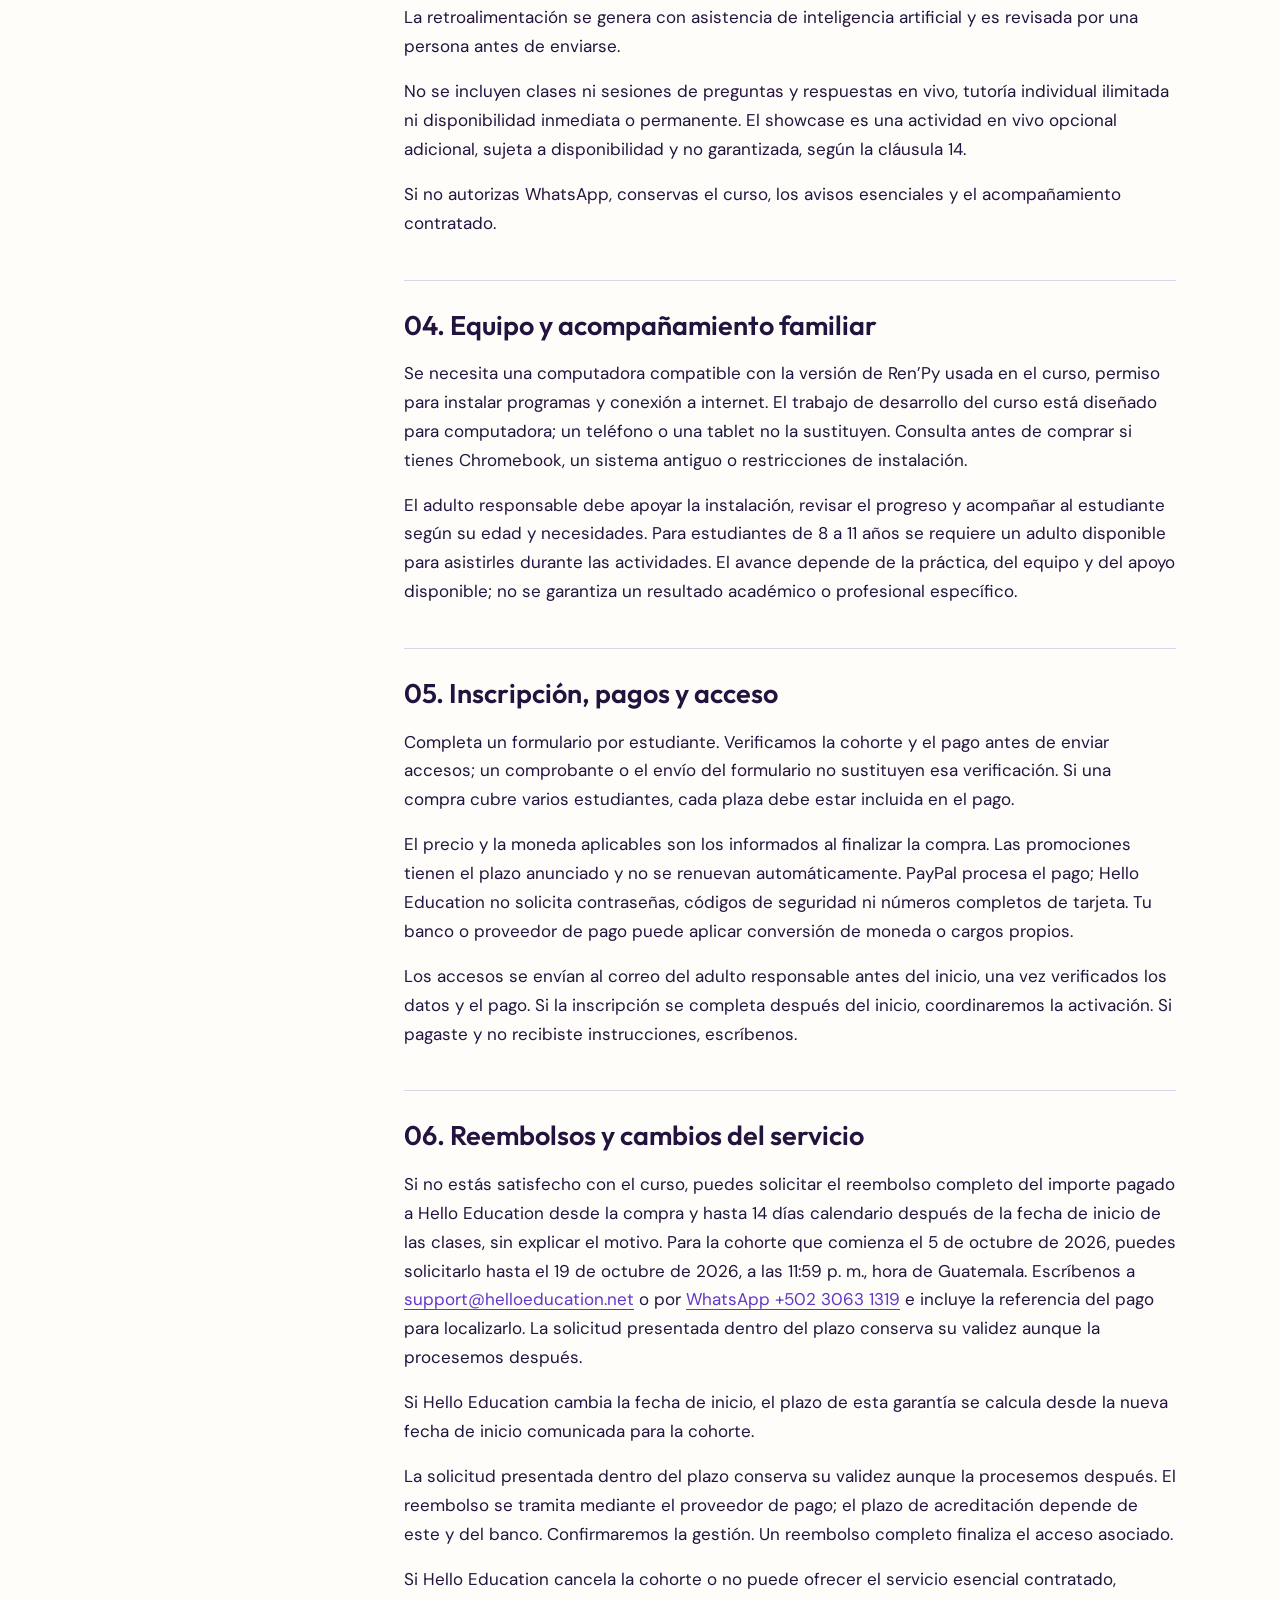
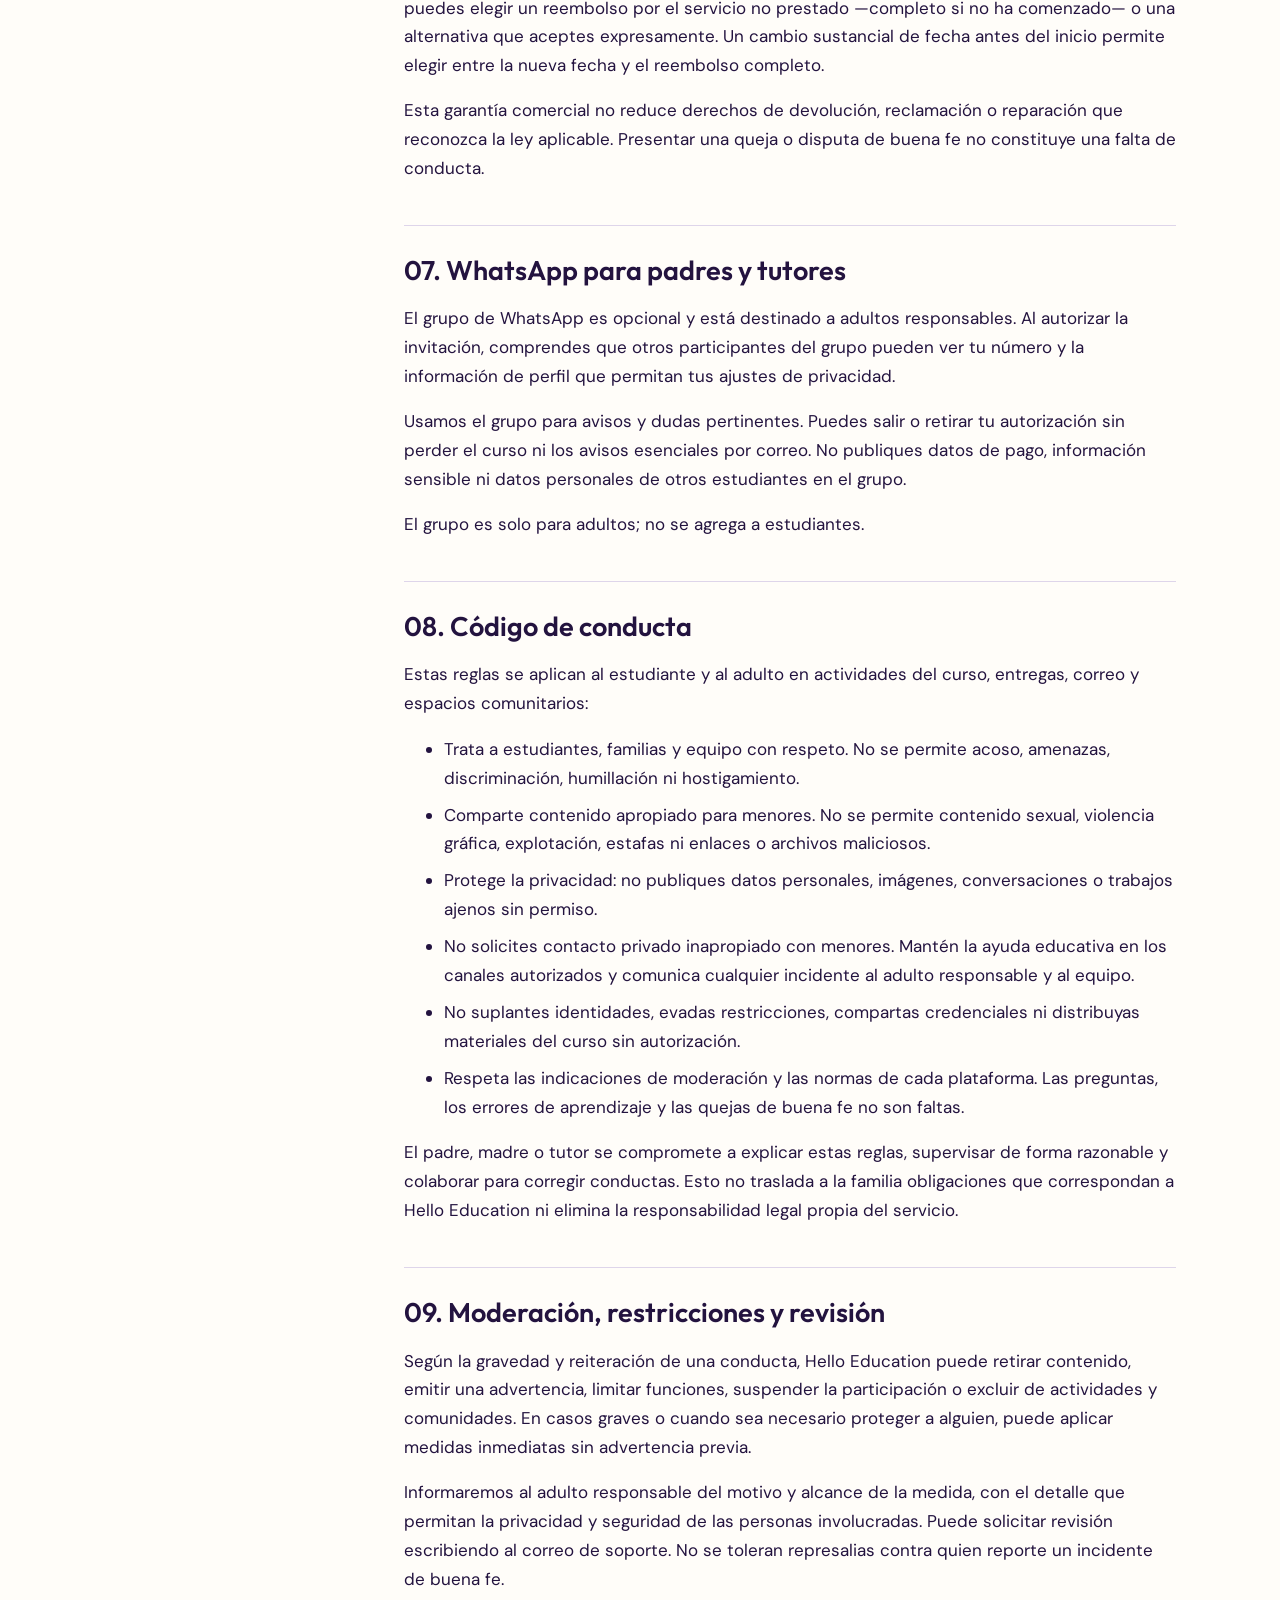
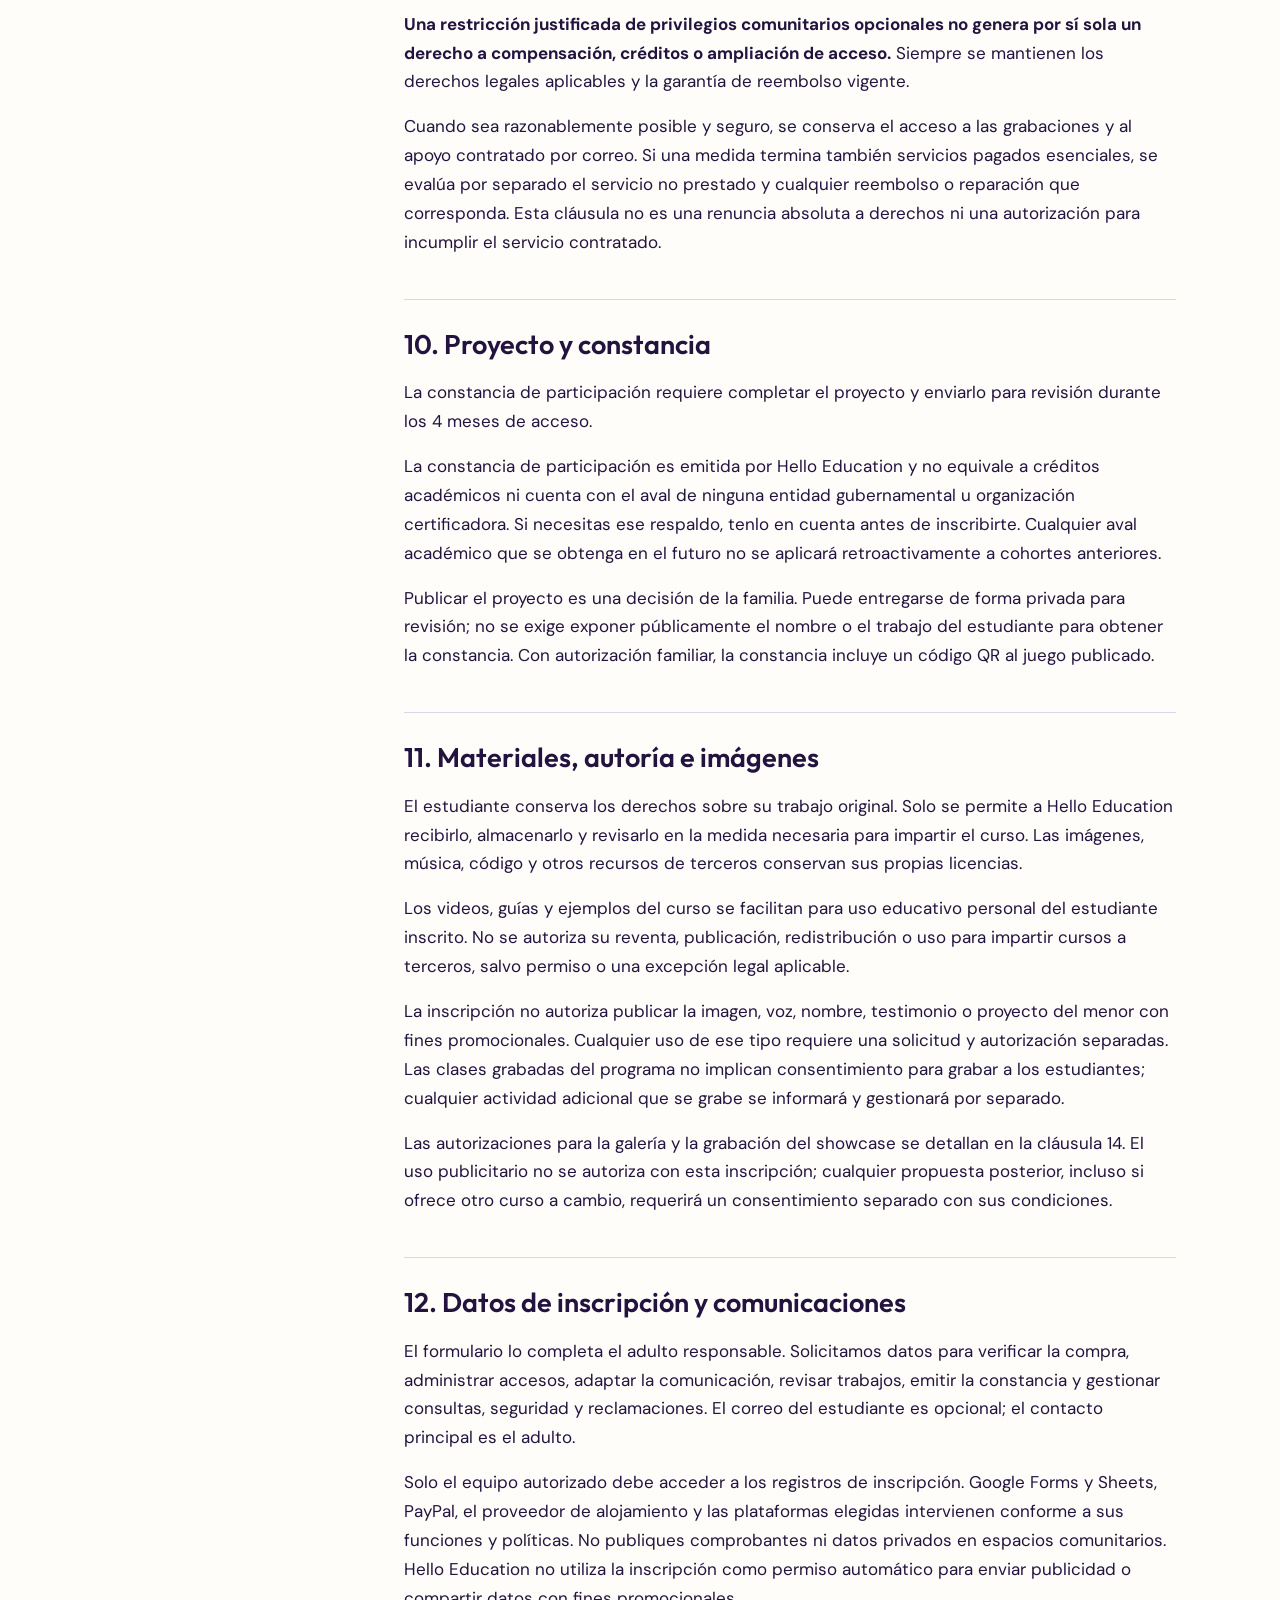
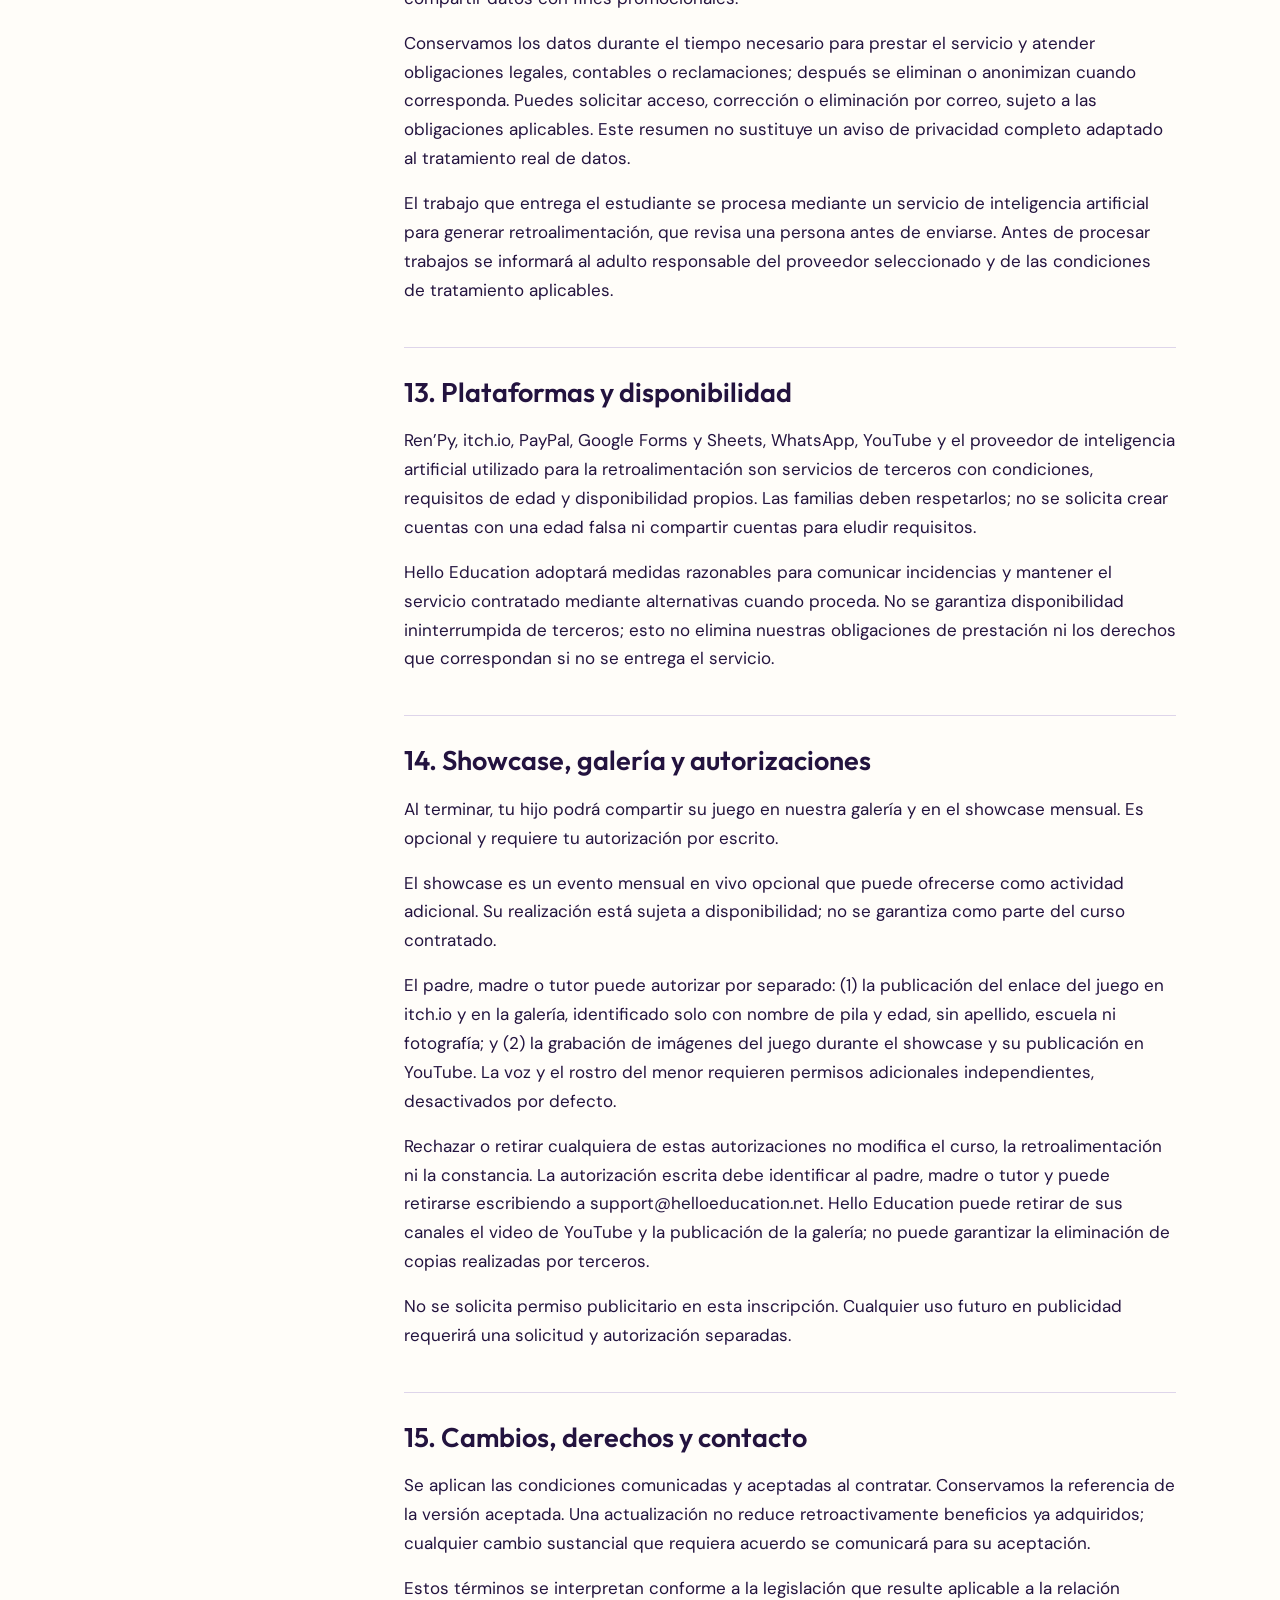
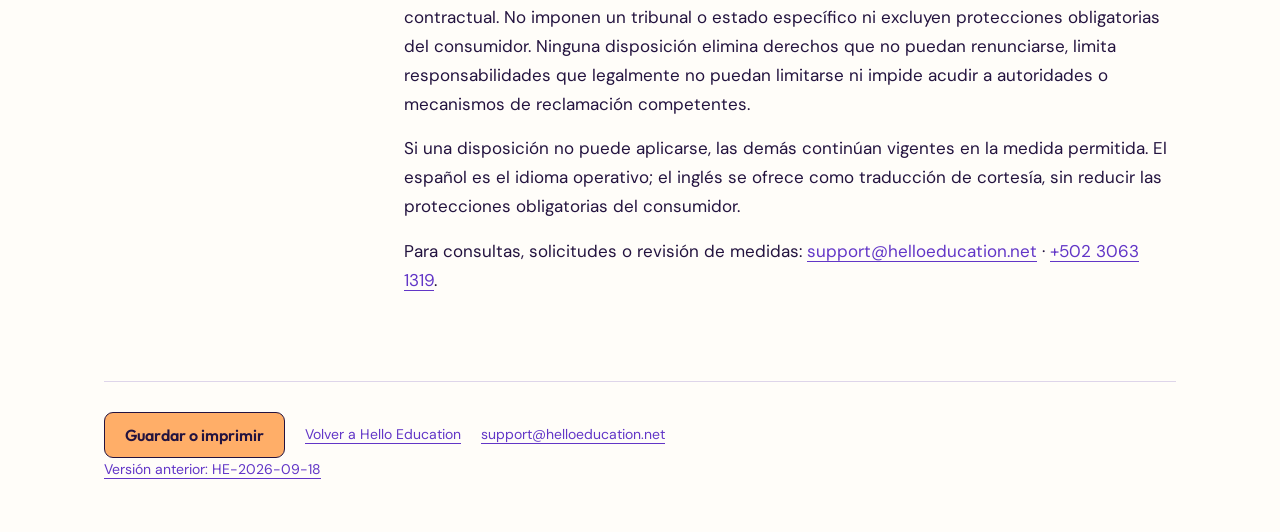
==== commit e73f28c0: "Add files via upload" ====
--- a/terminos.html
+++ b/terminos.html
@@ -1 +1,3 @@
-<!doctype html><html lang="es"><head><meta charset="utf-8"><meta name="viewport" content="width=device-width,initial-scale=1"><title>Términos y condiciones | Hello Education</title><meta name="description" content="Términos del curso y reglas de comunidad de Hello Education. Course terms and community rules."><meta name="theme-color" content="#6236c7"><link rel="icon" href="terms-assets/world.png"><link rel="stylesheet" href="terms-assets/terms.css"><script src="terms-assets/terms.js" defer></script></head><body><a class="skip" href="#content">Saltar al contenido / Skip to content</a><header><div class="bar"><a href="https://helloeducation.net" aria-label="Hello Education"><img class="logo" src="terms-assets/hello-logo.png" alt="Hello Education"></a><nav class="switch" aria-label="Idioma / Language"><a data-lang="es" href="?lang=es" aria-current="true">ES</a><a data-lang="en" href="?lang=en" aria-current="false">EN</a></nav></div></header><main class="wrap" id="content"><noscript><p>Sin JavaScript, ambas versiones aparecen a continuación. Without JavaScript, both versions appear below.</p></noscript><div data-document="es" lang="es"><div class="hero"><span class="eyebrow">Hello Education · Información para familias</span><h1>Términos y <mark>condiciones.</mark></h1><p class="intro">Una guía clara sobre el curso, el acompañamiento y cómo cuidamos nuestra comunidad.</p><p class="version">Última actualización: 18 de septiembre de 2026 · Versión HE-2026-09-18</p></div><div class="summary"><div><strong>2 · 4 · 6</strong><span>meses según tu plan</span></div><div><strong>A tu elección</strong><span>Discord y WhatsApp opcionales</span></div><div><strong>14 días</strong><span>garantía desde la compra</span></div></div><div class="layout"><nav class="toc" aria-label="Contenido"><h2>En esta página</h2><ol><li><a href="#es-1">El acuerdo con tu familia</a></li><li><a href="#es-2">El curso y los plazos de acceso</a></li><li><a href="#es-3">Cómo recibir ayuda</a></li><li><a href="#es-4">Equipo y acompañamiento familiar</a></li><li><a href="#es-5">Inscripción, pagos y acceso</a></li><li><a href="#es-6">Reembolsos y cambios del servicio</a></li><li><a href="#es-7">Discord: participación opcional y edades</a></li><li><a href="#es-8">WhatsApp para padres y tutores</a></li><li><a href="#es-9">Código de conducta</a></li><li><a href="#es-10">Moderación, restricciones y revisión</a></li><li><a href="#es-11">Proyecto y constancia</a></li><li><a href="#es-12">Materiales, autoría e imágenes</a></li><li><a href="#es-13">Datos de inscripción y comunicaciones</a></li><li><a href="#es-14">Plataformas y disponibilidad</a></li><li><a href="#es-15">Cambios, derechos y contacto</a></li></ol></nav><article><section id="es-1"><h2>01. El acuerdo con tu familia</h2><p>Hello Education ofrece formación creativa en línea. Estos términos describen el curso, el acompañamiento y las reglas de participación. La inscripción de un menor debe realizarla su padre, madre o tutor legal, con capacidad para contratar y autorizar su participación.</p><p>Revisa estos términos antes de comprar. En el formulario solicitamos una aceptación expresa y separada de las autorizaciones opcionales para comunidades. La aceptación posterior a la compra no elimina derechos ya adquiridos ni permite imponer retroactivamente condiciones menos favorables.</p><p>Contacto: <a href="mailto:support@helloeducation.net">support@helloeducation.net</a> · <a href="https://wa.me/50230631319">WhatsApp +502 3063 1319</a>.</p></section><section id="es-2"><h2>02. El curso y los plazos de acceso</h2><p>El programa de creación de novelas visuales con Ren’Py está dirigido a estudiantes de 8 a 17 años. Incluye 16 clases grabadas, un recorrido de 8 semanas y acompañamiento por escrito. El contenido es el mismo en los tres planes; cambia el tiempo disponible para acceder a las grabaciones y recibir apoyo.</p><table><caption>Acceso a grabaciones y acompañamiento</caption><thead><tr><th>Plan</th><th>Duración</th></tr></thead><tbody><tr><td>Inicia</td><td>2 meses</td></tr><tr><td>Avanza</td><td>4 meses</td></tr><tr><td>Domina</td><td>6 meses</td></tr></tbody></table><p>El plazo empieza en la fecha de inicio de la cohorte, o en la fecha posterior de activación confirmada por Hello Education. Confirmaremos por correo el inicio y vencimiento de tu acceso. No es una suscripción con renovación automática.</p><p>La cohorte de octubre de 2026 empieza el <strong>5 de octubre</strong>; las inscripciones cierran el 4 de octubre. Se publican dos clases cada lunes durante ocho semanas. Para la cohorte de noviembre, las 16 clases estarán disponibles desde el inicio de esa cohorte, en la fecha anunciada antes de la compra.</p></section><section id="es-3"><h2>03. Cómo recibir ayuda</h2><p>Las preguntas generales se atienden por escrito en Discord para quienes opten por esa comunidad y cumplan sus requisitos. También puedes comunicarte por correo. Los avances enviados por correo reciben revisión escrita semanal durante el plazo del plan. Las instrucciones de entrega se envían con el acceso.</p><p>No se incluyen sesiones semanales de preguntas y respuestas en vivo, tutoría individual ilimitada ni disponibilidad inmediata o permanente. Si se ofrece una actividad en vivo adicional, se informarán sus condiciones por separado.</p><p>Si no autorizas Discord o WhatsApp, conservas el curso, los avisos esenciales y el acompañamiento por correo durante el plazo contratado.</p></section><section id="es-4"><h2>04. Equipo y acompañamiento familiar</h2><p>Se necesita una computadora compatible con la versión de Ren’Py usada en el curso, permiso para instalar programas y conexión a internet. El trabajo de desarrollo del curso está diseñado para computadora; un teléfono o una tablet no la sustituyen. Consulta antes de comprar si tienes Chromebook, un sistema antiguo o restricciones de instalación.</p><p>El adulto responsable debe apoyar la instalación, revisar el progreso y acompañar al estudiante según su edad y necesidades. Para estudiantes de 8 a 11 años se requiere un adulto disponible para asistirles durante las actividades. El avance depende de la práctica, del equipo y del apoyo disponible; no se garantiza un resultado académico o profesional específico.</p></section><section id="es-5"><h2>05. Inscripción, pagos y acceso</h2><p>Completa un formulario por estudiante. Verificamos el plan, la cohorte y el pago antes de enviar accesos; un comprobante o el envío del formulario no sustituyen esa verificación. Si una compra cubre varios estudiantes, cada plaza debe estar incluida en el pago.</p><p>El precio y la moneda aplicables son los informados al finalizar la compra. Las promociones tienen el plazo anunciado y no se renuevan automáticamente. PayPal procesa el pago; Hello Education no solicita contraseñas, códigos de seguridad ni números completos de tarjeta. Tu banco o proveedor de pago puede aplicar conversión de moneda o cargos propios.</p><p>Los accesos se envían al correo del adulto responsable antes del inicio, una vez verificados los datos y el pago. Si la inscripción se completa después del inicio, coordinaremos la activación. Si pagaste y no recibiste instrucciones, escríbenos.</p></section><section id="es-6"><h2>06. Reembolsos y cambios del servicio</h2><p>Puedes solicitar el reembolso completo del importe pagado a Hello Education dentro de los <strong>14 días calendario posteriores a la compra</strong>, sin explicar el motivo. Escríbenos a <a href="mailto:support@helloeducation.net">support@helloeducation.net</a> o por <a href="https://wa.me/50230631319">WhatsApp +502 3063 1319</a> e incluye la referencia del pago para localizarlo.</p><p>La solicitud presentada dentro del plazo conserva su validez aunque la procesemos después. El reembolso se tramita mediante el proveedor de pago; el plazo de acreditación depende de este y del banco. Confirmaremos la gestión. Un reembolso completo finaliza el acceso asociado.</p><p>Si Hello Education cancela la cohorte o no puede ofrecer el servicio esencial contratado, puedes elegir un reembolso por el servicio no prestado —completo si no ha comenzado— o una alternativa que aceptes expresamente. Un cambio sustancial de fecha antes del inicio permite elegir entre la nueva fecha y el reembolso completo.</p><p>Esta garantía comercial no reduce derechos de devolución, reclamación o reparación que reconozca la ley aplicable. Presentar una queja o disputa de buena fe no constituye una falta de conducta.</p></section><section id="es-7"><h2>07. Discord: participación opcional y edades</h2><p>Discord exige tener al menos 13 años y cumplir la edad mínima aplicable en el país del usuario. La autorización familiar no elimina ese requisito. Las restricciones de contenido para mayores de 18 años son una regla distinta.</p><p><strong>La autorización opcional de este formulario permite al adulto entrar con su propia cuenta y comunicarse en representación del estudiante.</strong> El adulto publica las preguntas y comparte las respuestas fuera de Discord. No debe prestar su cuenta ni sus credenciales a un menor que no reúna la edad mínima.</p><p>Este consentimiento no autoriza el acceso directo del estudiante. Si en el futuro se habilita esa modalidad para estudiantes que cumplan la edad requerida, se solicitará autorización específica y se verificará su elegibilidad antes de invitar su cuenta.</p><p>El adulto puede retirar esta autorización por correo. Las invitaciones se envían de forma privada después de verificar la inscripción y antes del inicio de la cohorte. Los canales de la cohorte y el apoyo contratado vencen con el plan; no se promete acceso comunitario permanente. Consulta los <a href="https://discord.com/terms" target="_blank" rel="noopener noreferrer">términos de Discord</a>.</p></section><section id="es-8"><h2>08. WhatsApp para padres y tutores</h2><p>El grupo de WhatsApp es opcional y está destinado a adultos responsables. Al autorizar la invitación, comprendes que otros participantes del grupo pueden ver tu número y la información de perfil que permitan tus ajustes de privacidad.</p><p>Usamos el grupo para avisos y dudas pertinentes. Puedes salir o retirar tu autorización sin perder el curso ni los avisos esenciales por correo. No publiques datos de pago, información sensible ni datos personales de otros estudiantes en el grupo.</p></section><section id="es-9"><h2>09. Código de conducta</h2><p>Estas reglas se aplican al estudiante y al adulto en actividades del curso, entregas, correo y espacios comunitarios:</p><ul><li>Trata a estudiantes, familias y equipo con respeto. No se permite acoso, amenazas, discriminación, humillación ni hostigamiento.</li><li>Comparte contenido apropiado para menores. No se permite contenido sexual, violencia gráfica, explotación, estafas ni enlaces o archivos maliciosos.</li><li>Protege la privacidad: no publiques datos personales, imágenes, conversaciones o trabajos ajenos sin permiso.</li><li>No solicites contacto privado inapropiado con menores. Mantén la ayuda educativa en los canales autorizados y comunica cualquier incidente al adulto responsable y al equipo.</li><li>No suplantes identidades, evadas restricciones, compartas credenciales ni distribuyas materiales del curso sin autorización.</li><li>Respeta las indicaciones de moderación y las normas de cada plataforma. Las preguntas, los errores de aprendizaje y las quejas de buena fe no son faltas.</li></ul><p>El padre, madre o tutor se compromete a explicar estas reglas, supervisar de forma razonable y colaborar para corregir conductas. Esto no traslada a la familia obligaciones que correspondan a Hello Education ni elimina la responsabilidad legal propia del servicio.</p></section><section id="es-10"><h2>10. Moderación, restricciones y revisión</h2><p>Según la gravedad y reiteración de una conducta, Hello Education puede retirar contenido, emitir una advertencia, limitar funciones, suspender la participación o excluir de actividades y comunidades. En casos graves o cuando sea necesario proteger a alguien, puede aplicar medidas inmediatas sin advertencia previa.</p><p>Informaremos al adulto responsable del motivo y alcance de la medida, con el detalle que permitan la privacidad y seguridad de las personas involucradas. Puede solicitar revisión escribiendo al correo de soporte. No se toleran represalias contra quien reporte un incidente de buena fe.</p><p><strong>Una restricción justificada de privilegios comunitarios opcionales no genera por sí sola un derecho a compensación, créditos o ampliación de acceso.</strong> Siempre se mantienen los derechos legales aplicables y la garantía de reembolso vigente.</p><p>Cuando sea razonablemente posible y seguro, se conserva el acceso a las grabaciones y al apoyo contratado por correo. Si una medida termina también servicios pagados esenciales, se evalúa por separado el servicio no prestado y cualquier reembolso o reparación que corresponda. Esta cláusula no es una renuncia absoluta a derechos ni una autorización para incumplir el servicio contratado.</p></section><section id="es-11"><h2>11. Proyecto y constancia</h2><p>La constancia de finalización requiere completar el proyecto y enviarlo para revisión durante el plazo del plan. Si necesitas orientación para realizar la entrega, escríbenos antes de que venza el acceso.</p><p>La constancia reconoce el trabajo realizado en este curso extracurricular. No es un título oficial, una licencia profesional ni una promesa de créditos o acreditación académica.</p><p>Publicar el proyecto es una decisión de la familia. Puede entregarse de forma privada para revisión; no se exige exponer públicamente el nombre o el trabajo del estudiante para obtener la constancia. Cualquier enlace o código QR público se acuerda por separado.</p></section><section id="es-12"><h2>12. Materiales, autoría e imágenes</h2><p>El estudiante conserva los derechos sobre su trabajo original. Solo se permite a Hello Education recibirlo, almacenarlo y revisarlo en la medida necesaria para impartir el curso. Las imágenes, música, código y otros recursos de terceros conservan sus propias licencias.</p><p>Los videos, guías y ejemplos del curso se facilitan para uso educativo personal del estudiante inscrito. No se autoriza su reventa, publicación, redistribución o uso para impartir cursos a terceros, salvo permiso o una excepción legal aplicable.</p><p>La inscripción no autoriza publicar la imagen, voz, nombre, testimonio o proyecto del menor con fines promocionales. Cualquier uso de ese tipo requiere una solicitud y autorización separadas. Las clases grabadas del programa no implican consentimiento para grabar a los estudiantes; cualquier actividad adicional que se grabe se informará y gestionará por separado.</p></section><section id="es-13"><h2>13. Datos de inscripción y comunicaciones</h2><p>El formulario lo completa el adulto responsable. Solicitamos datos para verificar la compra, administrar accesos, adaptar la comunicación, revisar trabajos, emitir la constancia y gestionar consultas, seguridad y reclamaciones. El correo del estudiante es opcional; el contacto principal es el adulto.</p><p>Solo el equipo autorizado debe acceder a los registros de inscripción. Google Forms y Sheets, PayPal, el proveedor de alojamiento y las plataformas elegidas intervienen conforme a sus funciones y políticas. No publiques comprobantes ni datos privados en espacios comunitarios. Hello Education no utiliza la inscripción como permiso automático para enviar publicidad o compartir datos con fines promocionales.</p><p>Conservamos los datos durante el tiempo necesario para prestar el servicio y atender obligaciones legales, contables o reclamaciones; después se eliminan o anonimizan cuando corresponda. Puedes solicitar acceso, corrección o eliminación por correo, sujeto a las obligaciones aplicables. Este resumen no sustituye un aviso de privacidad completo adaptado al tratamiento real de datos.</p></section><section id="es-14"><h2>14. Plataformas y disponibilidad</h2><p>Ren’Py, PayPal, Google, Discord, WhatsApp y las plataformas de publicación son servicios de terceros con condiciones, requisitos de edad y disponibilidad propios. Las familias deben respetarlos; no se solicita crear cuentas con una edad falsa ni compartir cuentas para eludir requisitos.</p><p>Hello Education adoptará medidas razonables para comunicar incidencias y mantener el servicio contratado mediante alternativas cuando proceda. No se garantiza disponibilidad ininterrumpida de terceros; esto no elimina nuestras obligaciones de prestación ni los derechos que correspondan si no se entrega el servicio.</p></section><section id="es-15"><h2>15. Cambios, derechos y contacto</h2><p>Se aplican las condiciones comunicadas y aceptadas al contratar. Conservamos la referencia de la versión aceptada. Una actualización no reduce retroactivamente beneficios ya adquiridos; cualquier cambio sustancial que requiera acuerdo se comunicará para su aceptación.</p><p>Estos términos se interpretan conforme a la legislación que resulte aplicable a la relación contractual. No imponen un tribunal o estado específico ni excluyen protecciones obligatorias del consumidor. Ninguna disposición elimina derechos que no puedan renunciarse, limita responsabilidades que legalmente no puedan limitarse ni impide acudir a autoridades o mecanismos de reclamación competentes.</p><p>Si una disposición no puede aplicarse, las demás continúan vigentes en la medida permitida. Las versiones en español e inglés buscan expresar el mismo acuerdo; cualquier diferencia se resolverá conforme a la ley aplicable sin reducir las protecciones obligatorias del consumidor.</p><p>Para consultas, solicitudes o revisión de medidas: <a href="mailto:support@helloeducation.net">support@helloeducation.net</a> · <a href="https://wa.me/50230631319">+502 3063 1319</a>.</p></section></article></div><footer><div class="actions"><button class="print" type="button" data-print>Guardar o imprimir</button><a href="https://helloeducation.net">Volver a Hello Education</a><a href="mailto:support@helloeducation.net">support@helloeducation.net</a></div></footer></div><div data-document="en" lang="en"><div class="hero"><span class="eyebrow">Hello Education · Information for families</span><h1>Terms &amp; <mark>conditions.</mark></h1><p class="intro">Clear information about the course, support and how we care for our community.</p><p class="version">Last updated: September 18, 2026 · Version HE-2026-09-18</p></div><div class="summary"><div><strong>2 · 4 · 6</strong><span>months depending on your plan</span></div><div><strong>Your choice</strong><span>Optional Discord and WhatsApp</span></div><div><strong>14 days</strong><span>refund guarantee from purchase</span></div></div><div class="layout"><nav class="toc" aria-label="Contents"><h2>On this page</h2><ol><li><a href="#en-1">Our agreement with your family</a></li><li><a href="#en-2">The course and access periods</a></li><li><a href="#en-3">How support works</a></li><li><a href="#en-4">Equipment and family support</a></li><li><a href="#en-5">Enrollment, payment and access</a></li><li><a href="#en-6">Refunds and service changes</a></li><li><a href="#en-7">Discord: optional participation and age</a></li><li><a href="#en-8">WhatsApp for parents and guardians</a></li><li><a href="#en-9">Code of conduct</a></li><li><a href="#en-10">Moderation, restrictions and review</a></li><li><a href="#en-11">Project and certificate</a></li><li><a href="#en-12">Materials, ownership and images</a></li><li><a href="#en-13">Enrollment data and communications</a></li><li><a href="#en-14">Platforms and availability</a></li><li><a href="#en-15">Updates, rights and contact</a></li></ol></nav><article><section id="en-1"><h2>01. Our agreement with your family</h2><p>Hello Education provides online creative education. These terms explain the course, support and participation rules. A minor must be enrolled by a parent or legal guardian with authority to enter into the agreement and authorize participation.</p><p>Read these terms before purchasing. The enrollment form asks for explicit acceptance separately from optional community permissions. Acceptance after payment does not remove existing rights or allow less favorable conditions to be imposed retroactively.</p><p>Contact: <a href="mailto:support@helloeducation.net">support@helloeducation.net</a> · <a href="https://wa.me/50230631319">WhatsApp +502 3063 1319</a>.</p></section><section id="en-2"><h2>02. The course and access periods</h2><p>The Ren’Py visual novel program is for students ages 8–17. It includes 16 recorded lessons, an eight-week learning path and written support. All three plans contain the same course; the time available to use recordings and receive support differs.</p><table><caption>Recording access and support</caption><thead><tr><th>Plan</th><th>Duration</th></tr></thead><tbody><tr><td>Inicia</td><td>2 months</td></tr><tr><td>Avanza</td><td>4 months</td></tr><tr><td>Domina</td><td>6 months</td></tr></tbody></table><p>The access period begins on the cohort start date, or a later activation date confirmed by Hello Education. We will confirm your access start and expiry by email. This is not an automatically renewing subscription.</p><p>The October 2026 cohort starts on <strong>October 5</strong>; enrollment closes October 4. Two lessons are released each Monday for eight weeks. For the November cohort, all 16 lessons will be available from that cohort’s start, on the date advertised before purchase.</p></section><section id="en-3"><h2>03. How support works</h2><p>General questions are answered in writing on Discord for those who choose that community and meet its requirements. You may also contact us by email. Progress submitted by email receives weekly written review during your plan’s access period. Submission instructions accompany course access.</p><p>Weekly live Q&amp;A sessions, unlimited individual tutoring and immediate or around-the-clock availability are not included. Any additional live activity will have separately communicated conditions.</p><p>If you decline Discord or WhatsApp, you retain the course, essential updates and email support throughout the purchased access period.</p></section><section id="en-4"><h2>04. Equipment and family support</h2><p>The student needs a computer compatible with the Ren’Py version used in the course, permission to install software and an internet connection. Course development activities are designed for a computer; a phone or tablet is not a substitute. Contact us before purchasing if you use a Chromebook, older operating system or restricted device.</p><p>The responsible adult must assist with setup, review progress and provide support appropriate to the student’s age and needs. Students ages 8–11 need an adult available to help during activities. Progress depends on practice, equipment and available support; no specific academic or professional outcome is guaranteed.</p></section><section id="en-5"><h2>05. Enrollment, payment and access</h2><p>Submit one form per student. We verify the plan, cohort and payment before issuing access; a receipt or form submission does not replace verification. If one purchase covers multiple students, the payment must include each seat.</p><p>The applicable price and currency are those disclosed at checkout. Promotions expire as advertised and do not renew automatically. PayPal processes payment; Hello Education does not request passwords, security codes or full card numbers. Your bank or payment provider may apply currency conversion or its own charges.</p><p>Access instructions are emailed to the responsible adult before the start, once details and payment have been verified. If enrollment is completed after the start, we will coordinate activation. Contact us if you paid but have not received instructions.</p></section><section id="en-6"><h2>06. Refunds and service changes</h2><p>You may request a full refund of the amount paid to Hello Education within <strong>14 calendar days after purchase</strong>, without giving a reason. Contact <a href="mailto:support@helloeducation.net">support@helloeducation.net</a> or <a href="https://wa.me/50230631319">WhatsApp +502 3063 1319</a>, including your payment reference so we can locate it.</p><p>A request submitted within the deadline remains valid if processed later. Refunds are processed through the payment provider; the time to receive funds depends on that provider and your bank. We will confirm processing. A full refund ends the associated access.</p><p>If Hello Education cancels a cohort or cannot deliver the essential purchased service, you may choose a refund for the undelivered service—full if it has not started—or an alternative you explicitly accept. A substantial start-date change before the course begins lets you choose the new date or a full refund.</p><p>This commercial guarantee does not reduce refund, complaint or remedy rights under applicable law. Making a good-faith complaint or payment dispute is not misconduct.</p></section><section id="en-7"><h2>07. Discord: optional participation and age</h2><p>Discord requires users to be at least 13 and meet their country’s applicable minimum age. Parental permission does not remove that requirement. Restrictions on content for adults aged 18 and over are a separate rule.</p><p><strong>The optional permission in this form allows the adult to join using their own account and communicate on the student’s behalf.</strong> The adult posts questions and shares the answers outside Discord. They must not lend their account or credentials to a child who does not meet the minimum age.</p><p>This consent does not authorize direct student access. If that option is offered in the future to age-eligible students, specific permission and eligibility verification will be required before inviting their account.</p><p>The adult may withdraw this permission by email. Invitations are sent privately after enrollment verification and before the cohort begins. Cohort channels and purchased support expire with the plan; permanent community access is not promised. See <a href="https://discord.com/terms" target="_blank" rel="noopener noreferrer">Discord’s terms</a>.</p></section><section id="en-8"><h2>08. WhatsApp for parents and guardians</h2><p>The WhatsApp group is optional and intended for responsible adults. By requesting an invitation, you understand that other group participants may see your phone number and profile information permitted by your privacy settings.</p><p>The group is for relevant updates and questions. You may leave or withdraw permission without losing the course or essential email updates. Do not post payment details, sensitive information or other students’ personal information in the group.</p></section><section id="en-9"><h2>09. Code of conduct</h2><p>These rules apply to students and adults in course activities, submissions, email and community spaces:</p><ul><li>Treat students, families and staff respectfully. Harassment, threats, discrimination, humiliation and bullying are prohibited.</li><li>Share content suitable for minors. Sexual content, graphic violence, exploitation, scams and malicious links or files are prohibited.</li><li>Protect privacy: do not share another person’s personal information, images, conversations or work without permission.</li><li>Do not seek inappropriate private contact with minors. Keep educational support in authorized channels and report incidents to the responsible adult and staff.</li><li>Do not impersonate others, evade restrictions, share credentials or distribute course materials without authorization.</li><li>Follow moderation instructions and platform rules. Questions, learning mistakes and good-faith complaints are not misconduct.</li></ul><p>The parent or guardian agrees to explain these rules, provide reasonable supervision and help address behavior concerns. This does not transfer Hello Education’s own duties to the family or remove the service’s own legal responsibility.</p></section><section id="en-10"><h2>10. Moderation, restrictions and review</h2><p>Depending on severity and repeated behavior, Hello Education may remove content, warn, restrict features, suspend participation or exclude someone from activities and communities. Serious incidents or protecting someone’s safety may require immediate action without a prior warning.</p><p>We will tell the responsible adult the reason and scope of the measure, with detail limited where needed to protect the privacy and safety of those involved. They may request review by emailing support. Retaliation against a person who reports a concern in good faith is prohibited.</p><p><strong>A justified restriction of optional community privileges does not by itself create an entitlement to compensation, credits or extended access.</strong> Applicable legal rights and the current refund guarantee remain in effect.</p><p>Where reasonably possible and safe, recordings and purchased email support remain available. If a measure also ends essential paid services, undelivered services and any applicable refund or remedy are assessed separately. This clause is not a blanket waiver of rights or permission to withhold the contracted service.</p></section><section id="en-11"><h2>11. Project and certificate</h2><p>A completion certificate requires completing and submitting the project for review during the plan’s access period. Contact us before access expires if you need submission guidance.</p><p>The certificate recognizes work completed in this extracurricular course. It is not an official qualification, professional license or promise of academic credit or accreditation.</p><p>Publicly publishing the project is the family’s choice. A private submission may be reviewed; publicly exposing the student’s name or work is not required to receive the certificate. Any public link or QR code is agreed separately.</p></section><section id="en-12"><h2>12. Materials, ownership and images</h2><p>The student retains rights to their original work. Hello Education is permitted to receive, store and review it only as needed to deliver the course. Third-party images, music, code and other resources remain subject to their own licenses.</p><p>Course videos, guides and examples are provided for the enrolled student’s personal educational use. Resale, publication, redistribution or use to teach third parties is not authorized, except with permission or under an applicable legal exception.</p><p>Enrollment does not authorize promotional use of a minor’s image, voice, name, testimonial or project. Such use requires a separate request and permission. Recorded course lessons do not imply consent to record students; any additional recorded activity will be separately explained and addressed.</p></section><section id="en-13"><h2>13. Enrollment data and communications</h2><p>The responsible adult completes the form. We request information to verify payment, administer access, adapt communications, review work, issue the certificate and handle support, safety and complaints. The student’s email is optional; the adult is the primary contact.</p><p>Only authorized staff should access enrollment records. Google Forms and Sheets, PayPal, the hosting provider and chosen platforms are involved according to their roles and policies. Do not post receipts or private information in community spaces. Hello Education does not treat enrollment as automatic permission for advertising or promotional data sharing.</p><p>Data is retained as needed to deliver the service and meet legal, accounting or dispute-related obligations, then deleted or anonymized as appropriate. You may request access, correction or deletion by email, subject to applicable obligations. This summary does not replace a complete privacy notice reflecting actual data practices.</p></section><section id="en-14"><h2>14. Platforms and availability</h2><p>Ren’Py, PayPal, Google, Discord, WhatsApp and publishing platforms are third-party services with their own terms, age requirements and availability. Families must comply; we do not ask anyone to enter a false age or share accounts to bypass requirements.</p><p>Hello Education will take reasonable steps to communicate incidents and maintain the contracted service through alternatives where appropriate. Uninterrupted third-party availability is not guaranteed; this does not remove our delivery obligations or rights arising if the service is not provided.</p></section><section id="en-15"><h2>15. Updates, rights and contact</h2><p>The terms disclosed and accepted when purchasing apply. We retain a reference to the accepted version. Updates do not retroactively reduce acquired benefits; substantial changes requiring agreement will be communicated for acceptance.</p><p>These terms are interpreted under the law applicable to the contractual relationship. They do not impose a particular state or exclusive court or exclude mandatory consumer protections. No provision removes nonwaivable rights, limits liability that cannot legally be limited or prevents access to competent authorities or complaint mechanisms.</p><p>If a provision cannot be applied, the others remain effective to the extent permitted. Spanish and English versions aim to express the same agreement; any difference will be resolved under applicable law without reducing mandatory consumer protections.</p><p>For questions, requests or review of moderation measures: <a href="mailto:support@helloeducation.net">support@helloeducation.net</a> · <a href="https://wa.me/50230631319">+502 3063 1319</a>.</p></section></article></div><footer><div class="actions"><button class="print" type="button" data-print>Save or print</button><a href="https://helloeducation.net">Back to Hello Education</a><a href="mailto:support@helloeducation.net">support@helloeducation.net</a></div></footer></div></main></body></html>+<!DOCTYPE html>
+
+<html lang="es"><head><meta charset="utf-8"/><meta content="width=device-width,initial-scale=1" name="viewport"/><title>Términos y condiciones | Hello Education</title><meta content="Términos del curso y reglas de comunidad de Hello Education. Course terms and community rules." name="description"/><meta content="#6236c7" name="theme-color"/><link href="terms-assets/world.png" rel="icon"/><link href="terms-assets/terms.css" rel="stylesheet"/><script defer="" src="terms-assets/terms.js"></script></head><body><a class="skip" href="#content">Saltar al contenido / Skip to content</a><header><div class="bar"><a aria-label="Hello Education" href="https://helloeducation.net"><img alt="Hello Education" class="logo" src="terms-assets/hello-logo.png"/></a><nav aria-label="Idioma / Language" class="switch"><a aria-current="true" data-lang="es" href="?lang=es">ES</a><a aria-current="false" data-lang="en" href="?lang=en">EN</a></nav></div></header><main class="wrap" id="content"><noscript><p>Sin JavaScript, ambas versiones aparecen a continuación. Without JavaScript, both versions appear below.</p></noscript><div data-document="es" lang="es"><div class="hero"><span class="eyebrow">Hello Education · Información para familias</span><h1>Términos y <mark>condiciones.</mark></h1><p class="intro">Una guía clara sobre el curso, el acompañamiento y cómo cuidamos nuestra comunidad.</p><p class="version">Última actualización: 21 de septiembre de 2026 · Versión HE-2026-09-21-v5-r2</p></div><div class="summary"><div><strong>4</strong><span>meses de acceso</span></div><div><strong>A tu elección</strong><span>WhatsApp opcional</span></div><div><strong>14 días</strong><span>garantía desde el inicio</span></div></div><div class="layout"><nav aria-label="Contenido" class="toc"><h2>En esta página</h2><ol><li><a href="#es-1">El acuerdo con tu familia</a></li><li><a href="#es-2">El curso y los plazos de acceso</a></li><li><a href="#es-3">Cómo recibir ayuda</a></li><li><a href="#es-4">Equipo y acompañamiento familiar</a></li><li><a href="#es-5">Inscripción, pagos y acceso</a></li><li><a href="#es-6">Reembolsos y cambios del servicio</a></li><li><a href="#es-7">WhatsApp para padres y tutores</a></li><li><a href="#es-8">Código de conducta</a></li><li><a href="#es-9">Moderación, restricciones y revisión</a></li><li><a href="#es-10">Proyecto y constancia</a></li><li><a href="#es-11">Materiales, autoría e imágenes</a></li><li><a href="#es-12">Datos de inscripción y comunicaciones</a></li><li><a href="#es-13">Plataformas y disponibilidad</a></li><li><a href="#es-14">Showcase, galería y autorizaciones</a></li><li><a href="#es-15">Cambios, derechos y contacto</a></li></ol></nav><article><section id="es-1"><h2>01. El acuerdo con tu familia</h2><p>Hello Education ofrece formación creativa en línea. Estos términos describen el curso, el acompañamiento y las reglas de participación. La inscripción de un menor debe realizarla su padre, madre o tutor legal, con capacidad para contratar y autorizar su participación.</p><p>Estos términos se presentan para aceptación expresa en el formulario de inscripción, después de la compra y antes de completar la inscripción. Las autorizaciones opcionales se solicitan por separado. La aceptación posterior a la compra no elimina derechos ya adquiridos ni permite imponer retroactivamente condiciones menos favorables.</p><p>Contacto: <a href="mailto:support@helloeducation.net">support@helloeducation.net</a> · <a href="https://wa.me/50230631319">WhatsApp +502 3063 1319</a>.</p></section><section id="es-2"><h2>02. El curso y los plazos de acceso</h2><p>El programa de creación de novelas visuales con Ren’Py está dirigido a estudiantes de 8 a 17 años. Incluye 8 clases grabadas: una nueva cada lunes durante 8 semanas, a partir del 5 de octubre de 2026. No hay un horario fijo de asistencia a las clases.</p><p>El acceso a las grabaciones y la revisión semanal de avances duran 4 meses desde el 5 de octubre de 2026. Confirmaremos por correo el vencimiento. No es una suscripción con renovación automática.</p><p>Las inscripciones cierran al finalizar el 4 de octubre de 2026, hora de Guatemala. El precio promocional es de USD 49; después de la promoción, el precio regular es de USD 69. Se aplica el importe anunciado al finalizar la compra.</p></section><section id="es-3"><h2>03. Cómo recibir ayuda</h2><p>Los trabajos entregados reciben revisión escrita semanal durante los 4 meses de acceso. Las instrucciones para recibir acompañamiento se envían después de completar la inscripción.</p><p>La retroalimentación se genera con asistencia de inteligencia artificial y es revisada por una persona antes de enviarse.</p><p>No se incluyen clases ni sesiones de preguntas y respuestas en vivo, tutoría individual ilimitada ni disponibilidad inmediata o permanente. El showcase es una actividad en vivo opcional adicional, sujeta a disponibilidad y no garantizada, según la cláusula 14.</p><p>Si no autorizas WhatsApp, conservas el curso, los avisos esenciales y el acompañamiento contratado.</p></section><section id="es-4"><h2>04. Equipo y acompañamiento familiar</h2><p>Se necesita una computadora compatible con la versión de Ren’Py usada en el curso, permiso para instalar programas y conexión a internet. El trabajo de desarrollo del curso está diseñado para computadora; un teléfono o una tablet no la sustituyen. Consulta antes de comprar si tienes Chromebook, un sistema antiguo o restricciones de instalación.</p><p>El adulto responsable debe apoyar la instalación, revisar el progreso y acompañar al estudiante según su edad y necesidades. Para estudiantes de 8 a 11 años se requiere un adulto disponible para asistirles durante las actividades. El avance depende de la práctica, del equipo y del apoyo disponible; no se garantiza un resultado académico o profesional específico.</p></section><section id="es-5"><h2>05. Inscripción, pagos y acceso</h2><p>Completa un formulario por estudiante. Verificamos la cohorte y el pago antes de enviar accesos; un comprobante o el envío del formulario no sustituyen esa verificación. Si una compra cubre varios estudiantes, cada plaza debe estar incluida en el pago.</p><p>El precio y la moneda aplicables son los informados al finalizar la compra. Las promociones tienen el plazo anunciado y no se renuevan automáticamente. PayPal procesa el pago; Hello Education no solicita contraseñas, códigos de seguridad ni números completos de tarjeta. Tu banco o proveedor de pago puede aplicar conversión de moneda o cargos propios.</p><p>Los accesos se envían al correo del adulto responsable antes del inicio, una vez verificados los datos y el pago. Si la inscripción se completa después del inicio, coordinaremos la activación. Si pagaste y no recibiste instrucciones, escríbenos.</p></section><section id="es-6"><h2>06. Reembolsos y cambios del servicio</h2><p>Si no estás satisfecho con el curso, puedes solicitar el reembolso completo del importe pagado a Hello Education desde la compra y hasta 14 días calendario después de la fecha de inicio de las clases, sin explicar el motivo. Para la cohorte que comienza el 5 de octubre de 2026, puedes solicitarlo hasta el 19 de octubre de 2026, a las 11:59 p. m., hora de Guatemala. Escríbenos a <a href="mailto:support@helloeducation.net">support@helloeducation.net</a> o por <a href="https://wa.me/50230631319">WhatsApp +502 3063 1319</a> e incluye la referencia del pago para localizarlo. La solicitud presentada dentro del plazo conserva su validez aunque la procesemos después.</p><p>Si Hello Education cambia la fecha de inicio, el plazo de esta garantía se calcula desde la nueva fecha de inicio comunicada para la cohorte.</p><p>La solicitud presentada dentro del plazo conserva su validez aunque la procesemos después. El reembolso se tramita mediante el proveedor de pago; el plazo de acreditación depende de este y del banco. Confirmaremos la gestión. Un reembolso completo finaliza el acceso asociado.</p><p>Si Hello Education cancela la cohorte o no puede ofrecer el servicio esencial contratado, puedes elegir un reembolso por el servicio no prestado —completo si no ha comenzado— o una alternativa que aceptes expresamente. Un cambio sustancial de fecha antes del inicio permite elegir entre la nueva fecha y el reembolso completo.</p><p>Esta garantía comercial no reduce derechos de devolución, reclamación o reparación que reconozca la ley aplicable. Presentar una queja o disputa de buena fe no constituye una falta de conducta.</p></section><section id="es-7"><h2>07. WhatsApp para padres y tutores</h2><p>El grupo de WhatsApp es opcional y está destinado a adultos responsables. Al autorizar la invitación, comprendes que otros participantes del grupo pueden ver tu número y la información de perfil que permitan tus ajustes de privacidad.</p><p>Usamos el grupo para avisos y dudas pertinentes. Puedes salir o retirar tu autorización sin perder el curso ni los avisos esenciales por correo. No publiques datos de pago, información sensible ni datos personales de otros estudiantes en el grupo.</p><p>El grupo es solo para adultos; no se agrega a estudiantes.</p></section><section id="es-8"><h2>08. Código de conducta</h2><p>Estas reglas se aplican al estudiante y al adulto en actividades del curso, entregas, correo y espacios comunitarios:</p><ul><li>Trata a estudiantes, familias y equipo con respeto. No se permite acoso, amenazas, discriminación, humillación ni hostigamiento.</li><li>Comparte contenido apropiado para menores. No se permite contenido sexual, violencia gráfica, explotación, estafas ni enlaces o archivos maliciosos.</li><li>Protege la privacidad: no publiques datos personales, imágenes, conversaciones o trabajos ajenos sin permiso.</li><li>No solicites contacto privado inapropiado con menores. Mantén la ayuda educativa en los canales autorizados y comunica cualquier incidente al adulto responsable y al equipo.</li><li>No suplantes identidades, evadas restricciones, compartas credenciales ni distribuyas materiales del curso sin autorización.</li><li>Respeta las indicaciones de moderación y las normas de cada plataforma. Las preguntas, los errores de aprendizaje y las quejas de buena fe no son faltas.</li></ul><p>El padre, madre o tutor se compromete a explicar estas reglas, supervisar de forma razonable y colaborar para corregir conductas. Esto no traslada a la familia obligaciones que correspondan a Hello Education ni elimina la responsabilidad legal propia del servicio.</p></section><section id="es-9"><h2>09. Moderación, restricciones y revisión</h2><p>Según la gravedad y reiteración de una conducta, Hello Education puede retirar contenido, emitir una advertencia, limitar funciones, suspender la participación o excluir de actividades y comunidades. En casos graves o cuando sea necesario proteger a alguien, puede aplicar medidas inmediatas sin advertencia previa.</p><p>Informaremos al adulto responsable del motivo y alcance de la medida, con el detalle que permitan la privacidad y seguridad de las personas involucradas. Puede solicitar revisión escribiendo al correo de soporte. No se toleran represalias contra quien reporte un incidente de buena fe.</p><p><strong>Una restricción justificada de privilegios comunitarios opcionales no genera por sí sola un derecho a compensación, créditos o ampliación de acceso.</strong> Siempre se mantienen los derechos legales aplicables y la garantía de reembolso vigente.</p><p>Cuando sea razonablemente posible y seguro, se conserva el acceso a las grabaciones y al apoyo contratado por correo. Si una medida termina también servicios pagados esenciales, se evalúa por separado el servicio no prestado y cualquier reembolso o reparación que corresponda. Esta cláusula no es una renuncia absoluta a derechos ni una autorización para incumplir el servicio contratado.</p></section><section id="es-10"><h2>10. Proyecto y constancia</h2><p>La constancia de participación requiere completar el proyecto y enviarlo para revisión durante los 4 meses de acceso.</p><p>La constancia de participación es emitida por Hello Education y no equivale a créditos académicos ni cuenta con el aval de ninguna entidad gubernamental u organización certificadora. Si necesitas ese respaldo, tenlo en cuenta antes de inscribirte. Cualquier aval académico que se obtenga en el futuro no se aplicará retroactivamente a cohortes anteriores.</p><p>Publicar el proyecto es una decisión de la familia. Puede entregarse de forma privada para revisión; no se exige exponer públicamente el nombre o el trabajo del estudiante para obtener la constancia. Con autorización familiar, la constancia incluye un código QR al juego publicado.</p></section><section id="es-11"><h2>11. Materiales, autoría e imágenes</h2><p>El estudiante conserva los derechos sobre su trabajo original. Solo se permite a Hello Education recibirlo, almacenarlo y revisarlo en la medida necesaria para impartir el curso. Las imágenes, música, código y otros recursos de terceros conservan sus propias licencias.</p><p>Los videos, guías y ejemplos del curso se facilitan para uso educativo personal del estudiante inscrito. No se autoriza su reventa, publicación, redistribución o uso para impartir cursos a terceros, salvo permiso o una excepción legal aplicable.</p><p>La inscripción no autoriza publicar la imagen, voz, nombre, testimonio o proyecto del menor con fines promocionales. Cualquier uso de ese tipo requiere una solicitud y autorización separadas. Las clases grabadas del programa no implican consentimiento para grabar a los estudiantes; cualquier actividad adicional que se grabe se informará y gestionará por separado.</p><p>Las autorizaciones para la galería y la grabación del showcase se detallan en la cláusula 14. El uso publicitario no se autoriza con esta inscripción; cualquier propuesta posterior, incluso si ofrece otro curso a cambio, requerirá un consentimiento separado con sus condiciones.</p></section><section id="es-12"><h2>12. Datos de inscripción y comunicaciones</h2><p>El formulario lo completa el adulto responsable. Solicitamos datos para verificar la compra, administrar accesos, adaptar la comunicación, revisar trabajos, emitir la constancia y gestionar consultas, seguridad y reclamaciones. El correo del estudiante es opcional; el contacto principal es el adulto.</p><p>Solo el equipo autorizado debe acceder a los registros de inscripción. Google Forms y Sheets, PayPal, el proveedor de alojamiento y las plataformas elegidas intervienen conforme a sus funciones y políticas. No publiques comprobantes ni datos privados en espacios comunitarios. Hello Education no utiliza la inscripción como permiso automático para enviar publicidad o compartir datos con fines promocionales.</p><p>Conservamos los datos durante el tiempo necesario para prestar el servicio y atender obligaciones legales, contables o reclamaciones; después se eliminan o anonimizan cuando corresponda. Puedes solicitar acceso, corrección o eliminación por correo, sujeto a las obligaciones aplicables. Este resumen no sustituye un aviso de privacidad completo adaptado al tratamiento real de datos.</p><p>El trabajo que entrega el estudiante se procesa mediante un servicio de inteligencia artificial para generar retroalimentación, que revisa una persona antes de enviarse. Antes de procesar trabajos se informará al adulto responsable del proveedor seleccionado y de las condiciones de tratamiento aplicables.</p></section><section id="es-13"><h2>13. Plataformas y disponibilidad</h2><p>Ren’Py, itch.io, PayPal, Google Forms y Sheets, WhatsApp, YouTube y el proveedor de inteligencia artificial utilizado para la retroalimentación son servicios de terceros con condiciones, requisitos de edad y disponibilidad propios. Las familias deben respetarlos; no se solicita crear cuentas con una edad falsa ni compartir cuentas para eludir requisitos.</p><p>Hello Education adoptará medidas razonables para comunicar incidencias y mantener el servicio contratado mediante alternativas cuando proceda. No se garantiza disponibilidad ininterrumpida de terceros; esto no elimina nuestras obligaciones de prestación ni los derechos que correspondan si no se entrega el servicio.</p></section><section id="es-14"><h2>14. Showcase, galería y autorizaciones</h2><p>Al terminar, tu hijo podrá compartir su juego en nuestra galería y en el showcase mensual. Es opcional y requiere tu autorización por escrito.</p><p>El showcase es un evento mensual en vivo opcional que puede ofrecerse como actividad adicional. Su realización está sujeta a disponibilidad; no se garantiza como parte del curso contratado.</p><p>El padre, madre o tutor puede autorizar por separado: (1) la publicación del enlace del juego en itch.io y en la galería, identificado solo con nombre de pila y edad, sin apellido, escuela ni fotografía; y (2) la grabación de imágenes del juego durante el showcase y su publicación en YouTube. La voz y el rostro del menor requieren permisos adicionales independientes, desactivados por defecto.</p><p>Rechazar o retirar cualquiera de estas autorizaciones no modifica el curso, la retroalimentación ni la constancia. La autorización escrita debe identificar al padre, madre o tutor y puede retirarse escribiendo a support@helloeducation.net. Hello Education puede retirar de sus canales el video de YouTube y la publicación de la galería; no puede garantizar la eliminación de copias realizadas por terceros.</p><p>No se solicita permiso publicitario en esta inscripción. Cualquier uso futuro en publicidad requerirá una solicitud y autorización separadas.</p></section><section id="es-15"><h2>15. Cambios, derechos y contacto</h2><p>Se aplican las condiciones comunicadas y aceptadas al contratar. Conservamos la referencia de la versión aceptada. Una actualización no reduce retroactivamente beneficios ya adquiridos; cualquier cambio sustancial que requiera acuerdo se comunicará para su aceptación.</p><p>Estos términos se interpretan conforme a la legislación que resulte aplicable a la relación contractual. No imponen un tribunal o estado específico ni excluyen protecciones obligatorias del consumidor. Ninguna disposición elimina derechos que no puedan renunciarse, limita responsabilidades que legalmente no puedan limitarse ni impide acudir a autoridades o mecanismos de reclamación competentes.</p><p>Si una disposición no puede aplicarse, las demás continúan vigentes en la medida permitida. El español es el idioma operativo; el inglés se ofrece como traducción de cortesía, sin reducir las protecciones obligatorias del consumidor.</p><p>Para consultas, solicitudes o revisión de medidas: <a href="mailto:support@helloeducation.net">support@helloeducation.net</a> · <a href="https://wa.me/50230631319">+502 3063 1319</a>.</p></section></article></div><footer><div class="actions"><button class="print" data-print="" type="button">Guardar o imprimir</button><a href="https://helloeducation.net">Volver a Hello Education</a><a href="mailto:support@helloeducation.net">support@helloeducation.net</a></div><a href="/versiones/HE-2026-09-18.html?lang=es">Versión anterior: HE-2026-09-18</a></footer></div><div data-document="en" lang="en"><div class="hero"><span class="eyebrow">Hello Education · Information for families</span><h1>Terms &amp; <mark>conditions.</mark></h1><p class="intro">Clear information about the course, support and how we care for our community.</p><p class="version">Last updated: September 21, 2026 · Version HE-2026-09-21-v5-r2</p></div><div class="summary"><div><strong>4</strong><span>months of access</span></div><div><strong>Your choice</strong><span>Optional WhatsApp</span></div><div><strong>14 days</strong><span>refund guarantee from course start</span></div></div><div class="layout"><nav aria-label="Contents" class="toc"><h2>On this page</h2><ol><li><a href="#en-1">Our agreement with your family</a></li><li><a href="#en-2">The course and access periods</a></li><li><a href="#en-3">How support works</a></li><li><a href="#en-4">Equipment and family support</a></li><li><a href="#en-5">Enrollment, payment and access</a></li><li><a href="#en-6">Refunds and service changes</a></li><li><a href="#en-7">WhatsApp for parents and guardians</a></li><li><a href="#en-8">Code of conduct</a></li><li><a href="#en-9">Moderation, restrictions and review</a></li><li><a href="#en-10">Project and certificate</a></li><li><a href="#en-11">Materials, ownership and images</a></li><li><a href="#en-12">Enrollment data and communications</a></li><li><a href="#en-13">Platforms and availability</a></li><li><a href="#en-14">Showcase, gallery and permissions</a></li><li><a href="#en-15">Updates, rights and contact</a></li></ol></nav><article><section id="en-1"><h2>01. Our agreement with your family</h2><p>Hello Education provides online creative education. These terms explain the course, support and participation rules. A minor must be enrolled by a parent or legal guardian with authority to enter into the agreement and authorize participation.</p><p>These terms are presented for explicit acceptance in the registration form, after purchase and before registration is completed. Optional permissions are requested separately. Acceptance after purchase does not remove acquired rights or allow less favorable conditions to be imposed retroactively.</p><p>Contact: <a href="mailto:support@helloeducation.net">support@helloeducation.net</a> · <a href="https://wa.me/50230631319">WhatsApp +502 3063 1319</a>.</p></section><section id="en-2"><h2>02. The course and access periods</h2><p>The Ren’Py visual novel program is for students ages 8–17. It includes 8 recorded lessons: one released each Monday for 8 weeks, starting October 5, 2026. There is no fixed lesson attendance schedule.</p><p>Recording access and weekly progress review last 4 months from October 5, 2026. We will confirm the expiry by email. This is not an automatically renewing subscription.</p><p>Enrollment closes at the end of October 4, 2026, Guatemala time. The promotional price is USD 49; after the promotion, the regular price is USD 69. The amount disclosed at checkout applies.</p></section><section id="en-3"><h2>03. How support works</h2><p>Submitted work receives weekly written review during the 4 months of access. Instructions for receiving support are sent after registration is completed.</p><p>Feedback is generated with AI assistance and reviewed by a person before it is sent.</p><p>Live classes or Q&amp;A sessions, unlimited individual tutoring and immediate or around-the-clock availability are not included. The showcase is an optional additional live activity, subject to availability and not guaranteed, under clause 14.</p><p>If you decline WhatsApp, you retain the course, essential updates and purchased support.</p></section><section id="en-4"><h2>04. Equipment and family support</h2><p>The student needs a computer compatible with the Ren’Py version used in the course, permission to install software and an internet connection. Course development activities are designed for a computer; a phone or tablet is not a substitute. Contact us before purchasing if you use a Chromebook, older operating system or restricted device.</p><p>The responsible adult must assist with setup, review progress and provide support appropriate to the student’s age and needs. Students ages 8–11 need an adult available to help during activities. Progress depends on practice, equipment and available support; no specific academic or professional outcome is guaranteed.</p></section><section id="en-5"><h2>05. Enrollment, payment and access</h2><p>Submit one form per student. We verify the cohort and payment before issuing access; a receipt or form submission does not replace verification. If one purchase covers multiple students, the payment must include each seat.</p><p>The applicable price and currency are those disclosed at checkout. Promotions expire as advertised and do not renew automatically. PayPal processes payment; Hello Education does not request passwords, security codes or full card numbers. Your bank or payment provider may apply currency conversion or its own charges.</p><p>Access instructions are emailed to the responsible adult before the start, once details and payment have been verified. If enrollment is completed after the start, we will coordinate activation. Contact us if you paid but have not received instructions.</p></section><section id="en-6"><h2>06. Refunds and service changes</h2><p>If you are not satisfied with the course, you may request a full refund of the amount paid to Hello Education from purchase until 14 calendar days after the course start date, without giving a reason. For the cohort starting October 5, 2026, you can request a refund through October 19, 2026, at 11:59 p.m., Guatemala time. Contact <a href="mailto:support@helloeducation.net">support@helloeducation.net</a> or <a href="https://wa.me/50230631319">WhatsApp +502 3063 1319</a>, including your payment reference so we can locate it. A request submitted within the deadline remains valid if processed later.</p><p>If Hello Education changes the start date, this guarantee period is calculated from the new start date communicated for the cohort.</p><p>A request submitted within the deadline remains valid if processed later. Refunds are processed through the payment provider; the time to receive funds depends on that provider and your bank. We will confirm processing. A full refund ends the associated access.</p><p>If Hello Education cancels a cohort or cannot deliver the essential purchased service, you may choose a refund for the undelivered service—full if it has not started—or an alternative you explicitly accept. A substantial start-date change before the course begins lets you choose the new date or a full refund.</p><p>This commercial guarantee does not reduce refund, complaint or remedy rights under applicable law. Making a good-faith complaint or payment dispute is not misconduct.</p></section><section id="en-7"><h2>07. WhatsApp for parents and guardians</h2><p>The WhatsApp group is optional and intended for responsible adults. By requesting an invitation, you understand that other group participants may see your phone number and profile information permitted by your privacy settings.</p><p>The group is for relevant updates and questions. You may leave or withdraw permission without losing the course or essential email updates. Do not post payment details, sensitive information or other students’ personal information in the group.</p><p>The group is adults-only; students are not added.</p></section><section id="en-8"><h2>08. Code of conduct</h2><p>These rules apply to students and adults in course activities, submissions, email and community spaces:</p><ul><li>Treat students, families and staff respectfully. Harassment, threats, discrimination, humiliation and bullying are prohibited.</li><li>Share content suitable for minors. Sexual content, graphic violence, exploitation, scams and malicious links or files are prohibited.</li><li>Protect privacy: do not share another person’s personal information, images, conversations or work without permission.</li><li>Do not seek inappropriate private contact with minors. Keep educational support in authorized channels and report incidents to the responsible adult and staff.</li><li>Do not impersonate others, evade restrictions, share credentials or distribute course materials without authorization.</li><li>Follow moderation instructions and platform rules. Questions, learning mistakes and good-faith complaints are not misconduct.</li></ul><p>The parent or guardian agrees to explain these rules, provide reasonable supervision and help address behavior concerns. This does not transfer Hello Education’s own duties to the family or remove the service’s own legal responsibility.</p></section><section id="en-9"><h2>09. Moderation, restrictions and review</h2><p>Depending on severity and repeated behavior, Hello Education may remove content, warn, restrict features, suspend participation or exclude someone from activities and communities. Serious incidents or protecting someone’s safety may require immediate action without a prior warning.</p><p>We will tell the responsible adult the reason and scope of the measure, with detail limited where needed to protect the privacy and safety of those involved. They may request review by emailing support. Retaliation against a person who reports a concern in good faith is prohibited.</p><p><strong>A justified restriction of optional community privileges does not by itself create an entitlement to compensation, credits or extended access.</strong> Applicable legal rights and the current refund guarantee remain in effect.</p><p>Where reasonably possible and safe, recordings and purchased email support remain available. If a measure also ends essential paid services, undelivered services and any applicable refund or remedy are assessed separately. This clause is not a blanket waiver of rights or permission to withhold the contracted service.</p></section><section id="en-10"><h2>10. Project and certificate</h2><p>The certificate of participation requires completing and submitting the project for review during the 4 months of access.</p><p>The certificate of participation is issued by Hello Education. It does not count as academic credit and is not endorsed by any government entity or certifying organization. If you require that recognition, please consider this before enrolling. Any academic endorsement obtained in the future will not apply retroactively to previous cohorts.</p><p>Publishing the project is the family’s choice. It may be submitted privately for review; publicly exposing the student’s name or work is not required to receive the certificate. With family permission, the certificate includes a QR code to the published game.</p></section><section id="en-11"><h2>11. Materials, ownership and images</h2><p>The student retains rights to their original work. Hello Education is permitted to receive, store and review it only as needed to deliver the course. Third-party images, music, code and other resources remain subject to their own licenses.</p><p>Course videos, guides and examples are provided for the enrolled student’s personal educational use. Resale, publication, redistribution or use to teach third parties is not authorized, except with permission or under an applicable legal exception.</p><p>Enrollment does not authorize promotional use of a minor’s image, voice, name, testimonial or project. Such use requires a separate request and permission. Recorded course lessons do not imply consent to record students; any additional recorded activity will be separately explained and addressed.</p><p>Gallery and showcase recording permissions are described in clause 14. Registration does not authorize advertising use; any later proposal, including one offering another course in exchange, will require separate consent with its terms.</p></section><section id="en-12"><h2>12. Enrollment data and communications</h2><p>The responsible adult completes the form. We request information to verify payment, administer access, adapt communications, review work, issue the certificate and handle support, safety and complaints. The student’s email is optional; the adult is the primary contact.</p><p>Only authorized staff should access enrollment records. Google Forms and Sheets, PayPal, the hosting provider and chosen platforms are involved according to their roles and policies. Do not post receipts or private information in community spaces. Hello Education does not treat enrollment as automatic permission for advertising or promotional data sharing.</p><p>Data is retained as needed to deliver the service and meet legal, accounting or dispute-related obligations, then deleted or anonymized as appropriate. You may request access, correction or deletion by email, subject to applicable obligations. This summary does not replace a complete privacy notice reflecting actual data practices.</p><p>Submitted student work is processed by an AI service to generate feedback, which a person reviews before it is sent. Before processing work, the responsible adult will be informed of the selected provider and applicable data-processing conditions.</p></section><section id="en-13"><h2>13. Platforms and availability</h2><p>Ren’Py, itch.io, PayPal, Google Forms and Sheets, WhatsApp, YouTube and the AI feedback provider are third-party services with their own terms, age requirements and availability. Families must comply; we do not ask anyone to enter a false age or share accounts to bypass requirements.</p><p>Hello Education will take reasonable steps to communicate incidents and maintain the contracted service through alternatives where appropriate. Uninterrupted third-party availability is not guaranteed; this does not remove our delivery obligations or rights arising if the service is not provided.</p></section><section id="en-14"><h2>14. Showcase, gallery and permissions</h2><p>When they finish, your child may share their game in our gallery and in the monthly showcase. It is optional and requires your written permission.</p><p>The showcase is an optional monthly live event that may be offered as an additional activity. It is subject to availability and is not guaranteed as part of the purchased course.</p><p>The parent or legal guardian may separately authorize: (1) publication of the game link on itch.io and in the gallery, identified only by first name and age, without surname, school or photograph; and (2) recording game footage during the showcase and publishing it on YouTube. The child’s voice and face require additional independent permissions, off by default.</p><p>Declining or withdrawing any permission does not change the course, feedback or certificate. Written permission must identify the parent or legal guardian and may be withdrawn by emailing support@helloeducation.net. Hello Education can remove the YouTube video and gallery entry from its own channels; it cannot guarantee removal of third-party copies.</p><p>Advertising permission is not requested at registration. Any future advertising use requires a separate request and permission.</p></section><section id="en-15"><h2>15. Updates, rights and contact</h2><p>The terms disclosed and accepted when purchasing apply. We retain a reference to the accepted version. Updates do not retroactively reduce acquired benefits; substantial changes requiring agreement will be communicated for acceptance.</p><p>These terms are interpreted under the law applicable to the contractual relationship. They do not impose a particular state or exclusive court or exclude mandatory consumer protections. No provision removes nonwaivable rights, limits liability that cannot legally be limited or prevents access to competent authorities or complaint mechanisms.</p><p>If a provision cannot be applied, the others remain effective to the extent permitted. Spanish is the operative language; English is provided as a convenience translation, without reducing mandatory consumer protections.</p><p>For questions, requests or review of moderation measures: <a href="mailto:support@helloeducation.net">support@helloeducation.net</a> · <a href="https://wa.me/50230631319">+502 3063 1319</a>.</p></section></article></div><footer><div class="actions"><button class="print" data-print="" type="button">Save or print</button><a href="https://helloeducation.net">Back to Hello Education</a><a href="mailto:support@helloeducation.net">support@helloeducation.net</a></div><a href="/versiones/HE-2026-09-18.html?lang=en">Previous version: HE-2026-09-18</a></footer></div></main></body></html>
